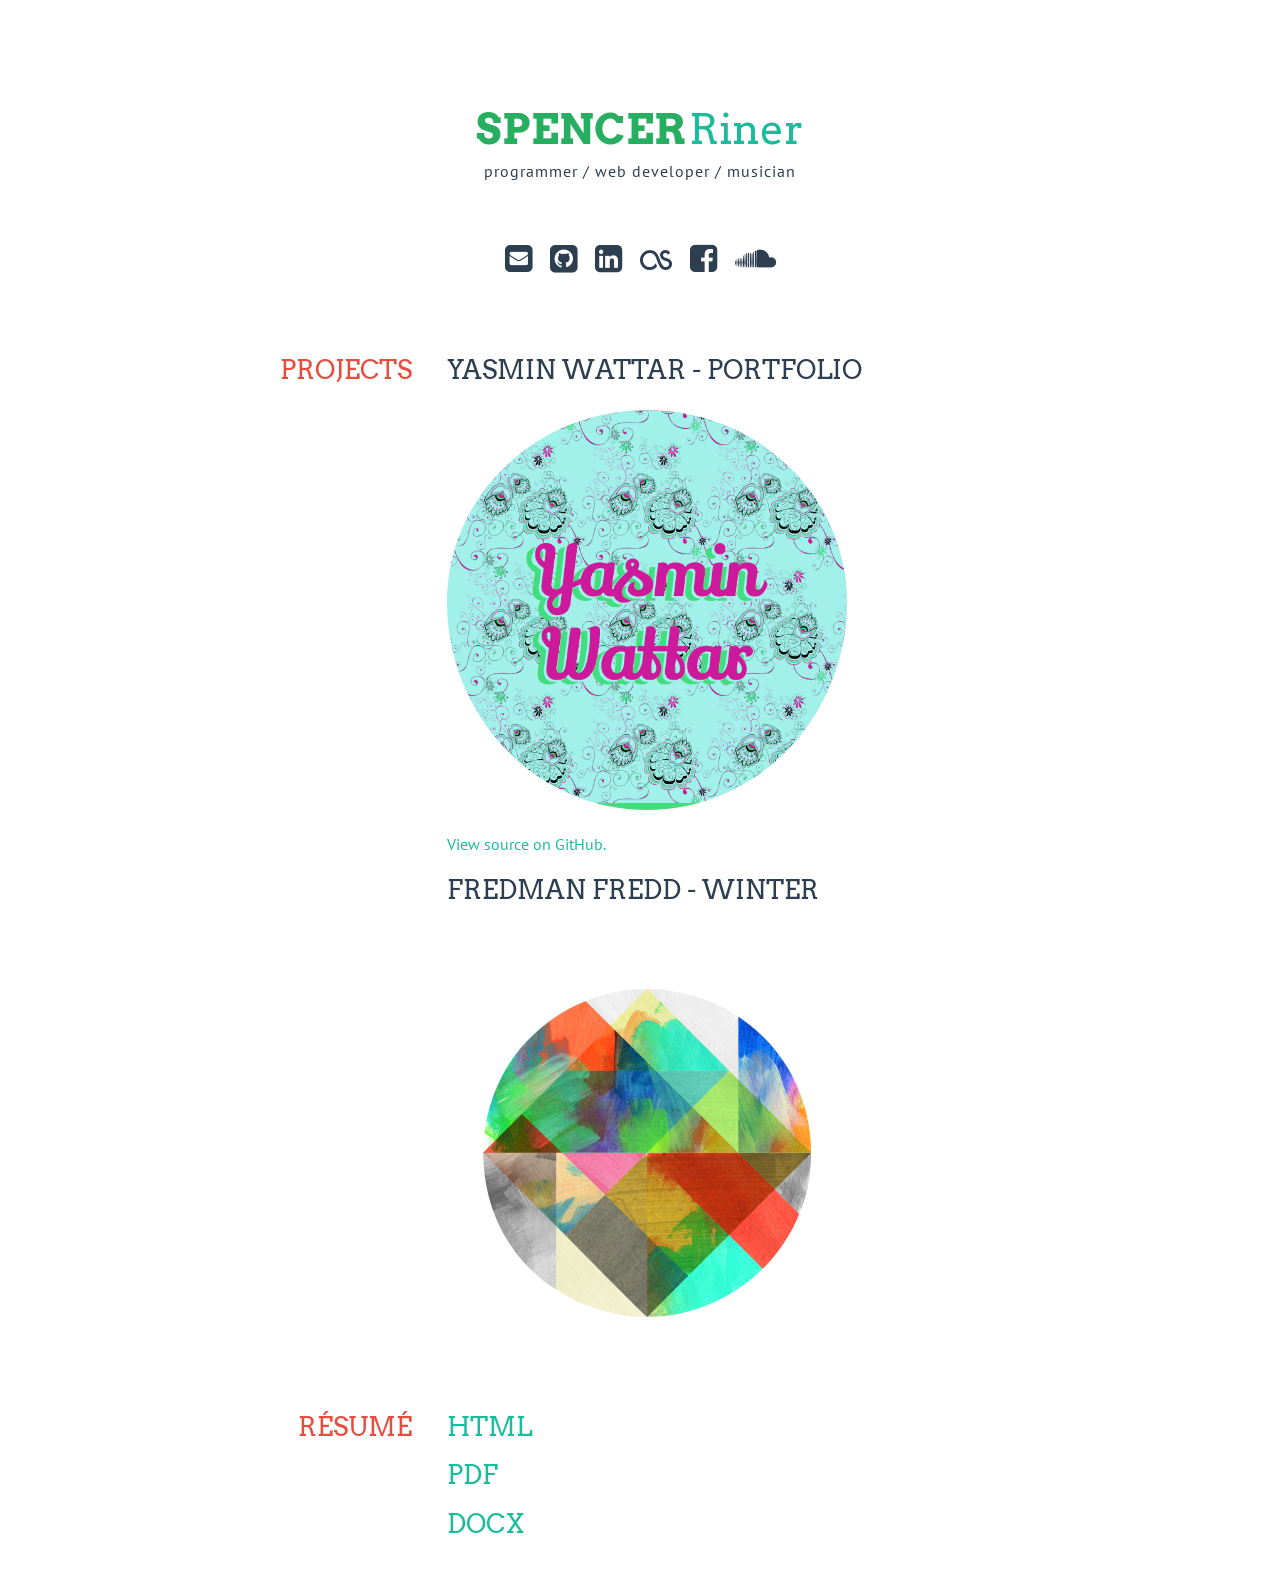
==== index.html @ d67dd954 "new html resume" ====
<html>
	<head>
		<meta http-equiv="content-type" content="text/html; charset=utf-8">
		<meta name="viewport" content="width=device-width, initial-scale=1, maximum-scale=1, user-scalable=no">
		<title>spencer riner</title>
		<!--  Bootstrap CSS -->
		<link rel="stylesheet" href="https://maxcdn.bootstrapcdn.com/bootstrap/3.3.4/css/bootstrap.min.css">

		<!-- Font Awesome -->
		<link rel="stylesheet" href="http://maxcdn.bootstrapcdn.com/font-awesome/4.3.0/css/font-awesome.min.css">
		<!-- Google Font -->
		<link href='http://fonts.googleapis.com/css?family=Arvo:400,700|PT+Sans:400,700' rel='stylesheet' type='text/css'>
		<!-- Style CSS -->
		<link rel="stylesheet" href="css/style_new.css">
		<link rel="stylesheet" href="css/media.css">

	</head>
	<body>
		<div class="container-fluid">
			<div class="row text-center" id="top">
				<div class="col-xs-12">
					<span id="firstname">spencer</span> <span id="lastname">Riner</span><br>
					<span id="sub">programmer / web developer / musician</span>
				</div>
			</div>
			<div class="row icons">
				<div class="col-xs-12 text-center">
					<a href="mailto:spencerriner@gmail.com">
						<i class="fa fa-envelope-square fa-2x"></i>
					</a>
					<a target="_blank" href="https://github.com/spencerriner">
						<i class="fa fa-github-square fa-2x"></i>
					</a>
				
					<a target="_blank" href="http://www.linkedin.com/in/spencerriner">
						<i class="fa fa-linkedin-square fa-2x"></i> 
					</a>
					
					<a target="_blank" href="http://www.last.fm/user/spencerriner">
					<i class="fa fa-lastfm fa-2x"></i>
					</a>
				
					<a target="_blank" href="https://www.facebook.com/spencer.riner">
						<i class="fa fa-facebook-square fa-2x"></i> 
					</a>
					<a target="_blank" href="https://soundcloud.com/fredmanfredd">
						<i class="fa fa-soundcloud fa-2x"></i> 
					</a>
				</div>
			</div>
		
			<div class="row content">
				<div class="col-sm-4">
					<h1 class="title">projects</h1>
				</div>
				<div class="col-sm-8 align para">
					
						<h3>Yasmin Wattar - Portfolio</h3>
						<a href="http://spencerriner.github.io/YasminWattar/" target="_blank">
							<img class="img-responsive img-circle" src="img/YWThumb.png" alt="Yasmin Wattar"
                                 width="400">
						</a>
                        <br>
						<a href="https://github.com/spencerriner/YasminWattar" target="_blank">
                            View source on GitHub.
                        </a>
					
					<br>
					<p class="para">
						<h3>Fredman Fredd - Winter</h3><br>
						<a href="http://fredmanfredd.bandcamp.com" target="_blank">
							<img class="img-responsive img-circle" src="img/FF_square.jpg" alt="" width="400">
						</a>
					</p>
				</div>
			</div>

			<div class="row content">
				<div class="col-sm-4">
					<h1 class="title">Résumé</h1>
				</div>
				<div class="col-sm-8 align">
					<a href="resumehtml.html" target="_blank"><h3>HTML</h3></a>
					<a href="resume/resume_pdf.pdf" target="_blank"><h3>PDF</h3></a>
					<a href="resume/resume_docx.docx" target="_blank"><h3>DOCX</h3></a>
				</div>
			</div>
		</div>
		<!-- JavaScript -->
		<script src="https://maxcdn.bootstrapcdn.com/bootstrap/3.3.4/js/bootstrap.min.js"></script>
	</body>
</html>
---- css/style_new.css ----
body {
  font-family: 'PT Sans', sans-serif;
  color: #2c3e50;
  font-size: 16px;
}
p {
  max-width: 500px;
}
img {
  padding-top: 1em;
}
h1,
h2,
h3,
h4 {
  font-family: 'Arvo', serif;
  text-transform: uppercase;
}
h1 {
  font-size: 1.618em;
  color: #e74c3c;
}
h2 {
  font-size: 1.618em;
}
h3 {
  font-size: 1.618em;
}
a {
  color: #1abc9c;
}
a:hover {
  color: #27ae60;
}
.title {
  text-align: right;
}
.para {
  text-align: left;
}
.align {
  padding-left: 20px;
}
#top {
  padding-top: 100px;
}
#firstname {
  font-family: 'Arvo', serif;
  font-size: 2.618em;
  color: #27ae60;
  letter-spacing: 0px;
  font-weight: bold;
  text-transform: uppercase;
}
#lastname {
  font-family: 'Arvo', serif;
  font-size: 2.618em;
  color: #1abc9c;
}
#sub {
  letter-spacing: 1px;
}
.icons {
  padding-top: 60px;
  padding-bottom: 60px;
}
.icons a:hover {
  text-decoration: none;
  color: #e74c3c;
}
.content {
  padding-bottom: 30px;
}
.fa {
  padding-right: 7px;
  padding-left: 7px;
  color: #2c3e50;
}
i {
  color: #7f8c8d;
}
i:hover {
  color: #27ae60;
}
---- css/media.css ----
@media (max-width: @screen-xs) {
    span {font-size: 10px;}
}

@media (max-width: @screen-sm) {
    span{font-size: 14px;}
}

@media (max-width: @screen-xs) {
    span{font-size: 10px;}
}

@media (max-width: @screen-sm) {
    span{font-size: 14px;}
}
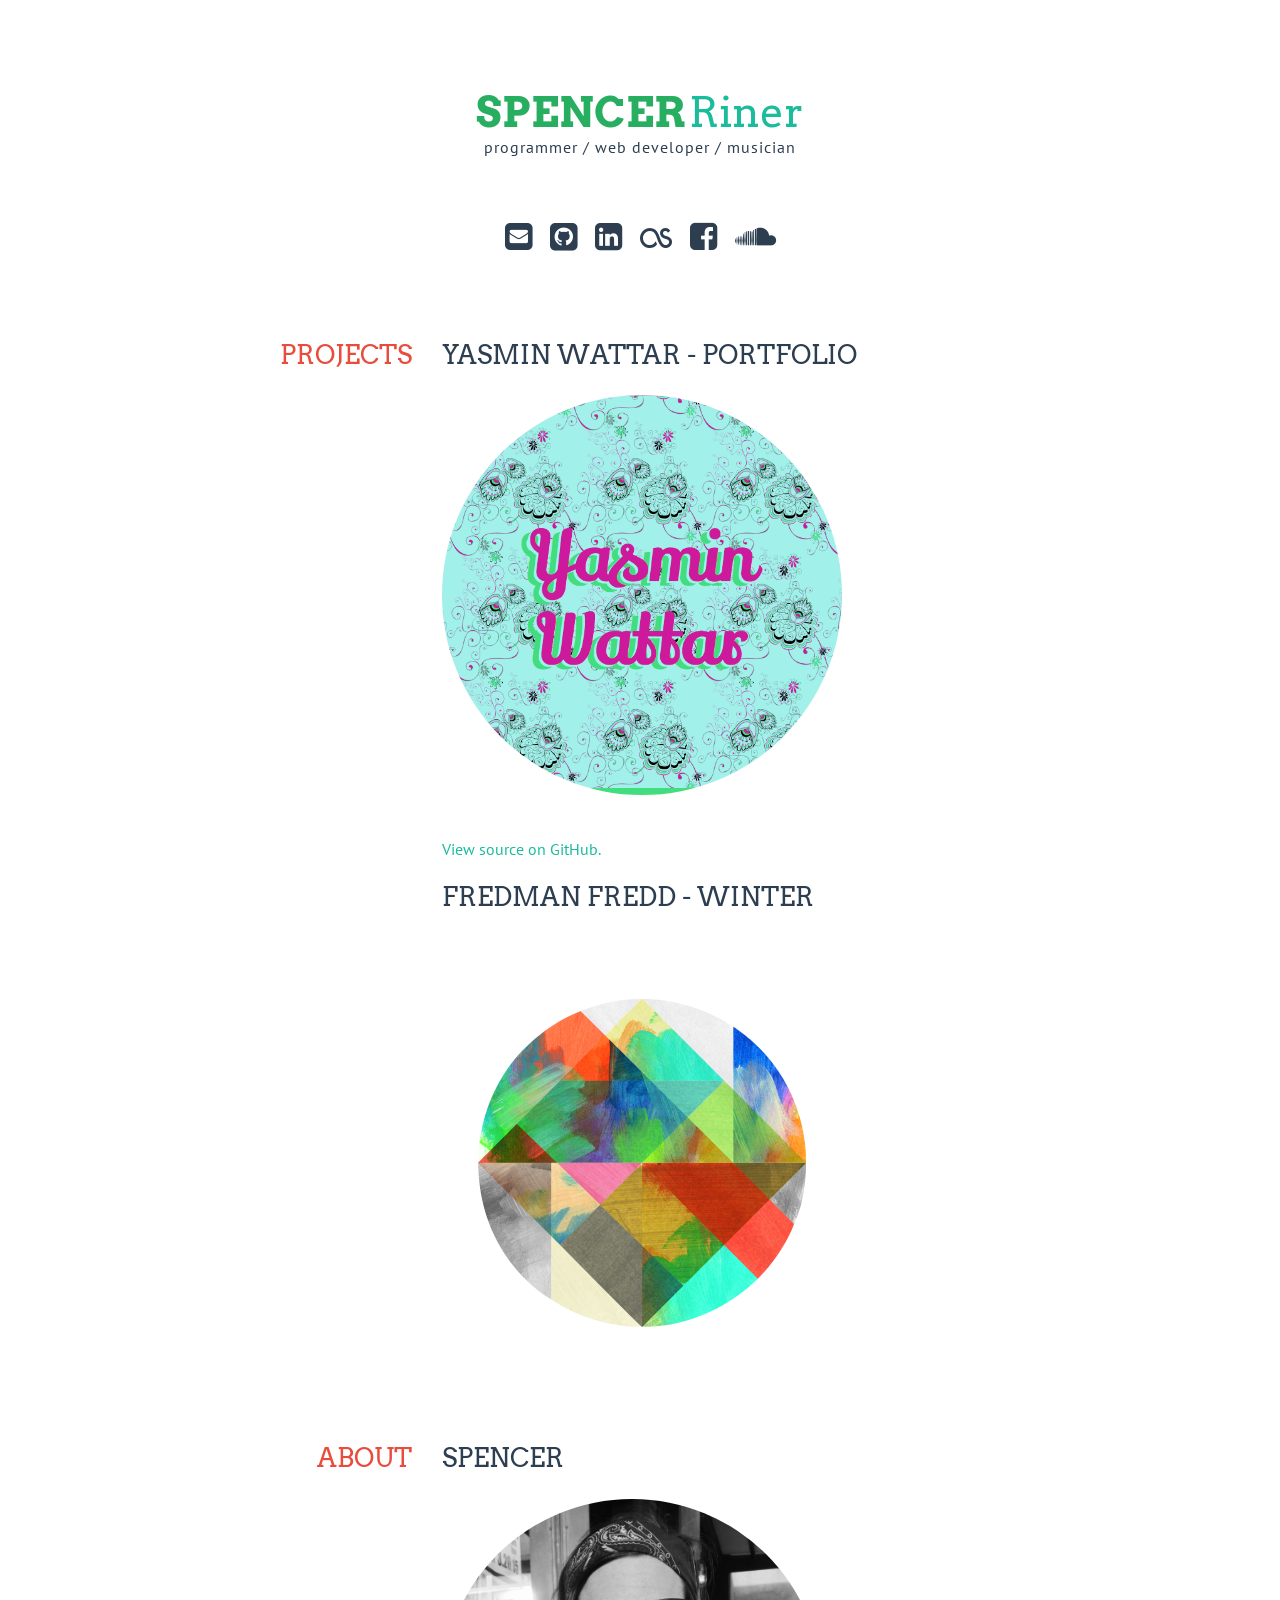
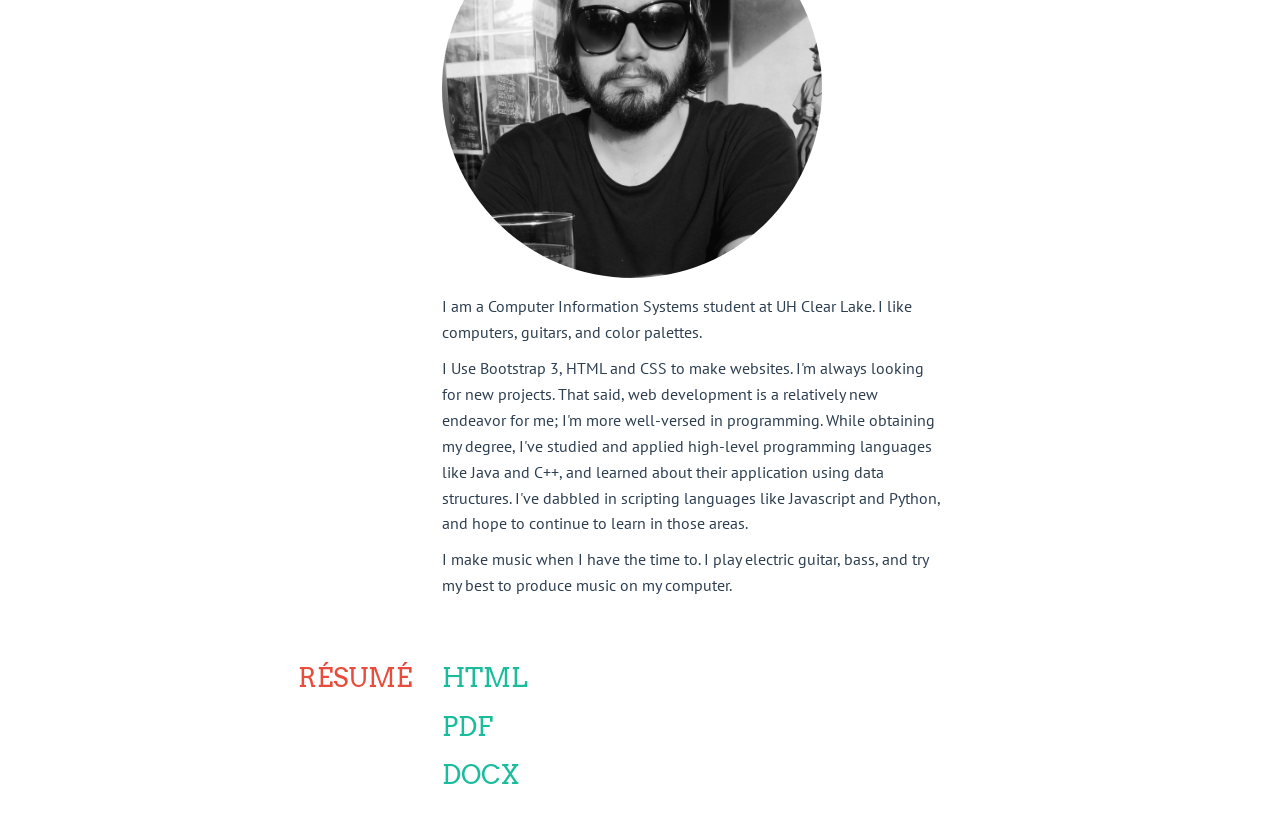
==== commit ac1cd503: "added prof pic, cleaned up css" ====
--- a/index.html
+++ b/index.html
@@ -2,7 +2,7 @@
 	<head>
 		<meta http-equiv="content-type" content="text/html; charset=utf-8">
 		<meta name="viewport" content="width=device-width, initial-scale=1, maximum-scale=1, user-scalable=no">
-		<title>spencer riner</title>
+		<title>spencer riner / programmer / web developer / musician</title>
 		<!--  Bootstrap CSS -->
 		<link rel="stylesheet" href="https://maxcdn.bootstrapcdn.com/bootstrap/3.3.4/css/bootstrap.min.css">
 
@@ -48,38 +48,68 @@
 					</a>
 				</div>
 			</div>
+
+			<div class="row divider"></div>
 		
 			<div class="row content">
 				<div class="col-sm-4">
-					<h1 class="title">projects</h1>
+					<h1 class="right">projects</h1>
 				</div>
-				<div class="col-sm-8 align para">
+				<div class="col-sm-8">
+
 					
 						<h3>Yasmin Wattar - Portfolio</h3>
 						<a href="http://spencerriner.github.io/YasminWattar/" target="_blank">
 							<img class="img-responsive img-circle" src="img/YWThumb.png" alt="Yasmin Wattar"
-                                 width="400">
+                                 width="400" id="yw">
 						</a>
                         <br>
 						<a href="https://github.com/spencerriner/YasminWattar" target="_blank">
                             View source on GitHub.
                         </a>
 					
-					<br>
-					<p class="para">
-						<h3>Fredman Fredd - Winter</h3><br>
-						<a href="http://fredmanfredd.bandcamp.com" target="_blank">
+						<br>
+						<p class="para">
+							<h3>Fredman Fredd - Winter</h3><br>
+							<a href="http://fredmanfredd.bandcamp.com" target="_blank">
 							<img class="img-responsive img-circle" src="img/FF_square.jpg" alt="" width="400">
-						</a>
-					</p>
+							</a>
+						</p>
+
 				</div>
 			</div>
+			
+			<div class="row divider"></div>
+
 
 			<div class="row content">
 				<div class="col-sm-4">
-					<h1 class="title">Résumé</h1>
+					<h1 class="right">About</h1>
 				</div>
-				<div class="col-sm-8 align">
+				<div class="col-sm-8">
+					<h3>Spencer</h3>
+					<img src="img/profpic.jpg" alt="" class="img-responsive img-circle" width="380">
+					<p>
+						I am a Computer Information Systems student at UH Clear Lake. I like computers, guitars, and color palettes. 
+					</p>
+					<p>
+						I Use Bootstrap 3, HTML and CSS to make websites. I'm always looking for new projects. That said, web development is a relatively new endeavor for me; I'm more well-versed in programming. While obtaining my degree, I've studied and applied high-level programming languages like Java and C++, and learned about their application using data structures. I've dabbled in scripting languages like Javascript and Python, and hope to continue to learn in those areas. 
+					</p>
+					<p>
+						I make music when I have the time to. I play electric guitar, bass, and try my best to produce music on my computer. 
+					</p>
+				</div>
+
+			</div>
+			
+			<div class="row divider"></div>
+
+
+			<div class="row content">
+				<div class="col-sm-4">
+					<h1 class="right">Résumé</h1>
+				</div>
+				<div class="col-sm-8">
 					<a href="resumehtml.html" target="_blank"><h3>HTML</h3></a>
 					<a href="resume/resume_pdf.pdf" target="_blank"><h3>PDF</h3></a>
 					<a href="resume/resume_docx.docx" target="_blank"><h3>DOCX</h3></a>
--- a/css/style_new.css
+++ b/css/style_new.css
@@ -2,12 +2,14 @@
   font-family: 'PT Sans', sans-serif;
   color: #2c3e50;
   font-size: 16px;
+  line-height: 1.618em;
 }
 p {
   max-width: 500px;
 }
 img {
   padding-top: 1em;
+  padding-bottom: 1em;
 }
 h1,
 h2,
@@ -15,16 +17,14 @@
 h4 {
   font-family: 'Arvo', serif;
   text-transform: uppercase;
+  font-size: 1.618em;
 }
 h1 {
-  font-size: 1.618em;
   color: #e74c3c;
 }
-h2 {
-  font-size: 1.618em;
-}
-h3 {
-  font-size: 1.618em;
+.divider {
+  height: 5px;
+  background-color: #fff;
 }
 a {
   color: #1abc9c;
@@ -32,7 +32,7 @@
 a:hover {
   color: #27ae60;
 }
-.title {
+.right {
   text-align: right;
 }
 .para {
@@ -68,6 +68,9 @@
   text-decoration: none;
   color: #e74c3c;
 }
+.icons a:visited {
+  text-decoration: none;
+}
 .content {
   padding-bottom: 30px;
 }
@@ -76,9 +79,6 @@
   padding-left: 7px;
   color: #2c3e50;
 }
-i {
-  color: #7f8c8d;
-}
 i:hover {
   color: #27ae60;
 }
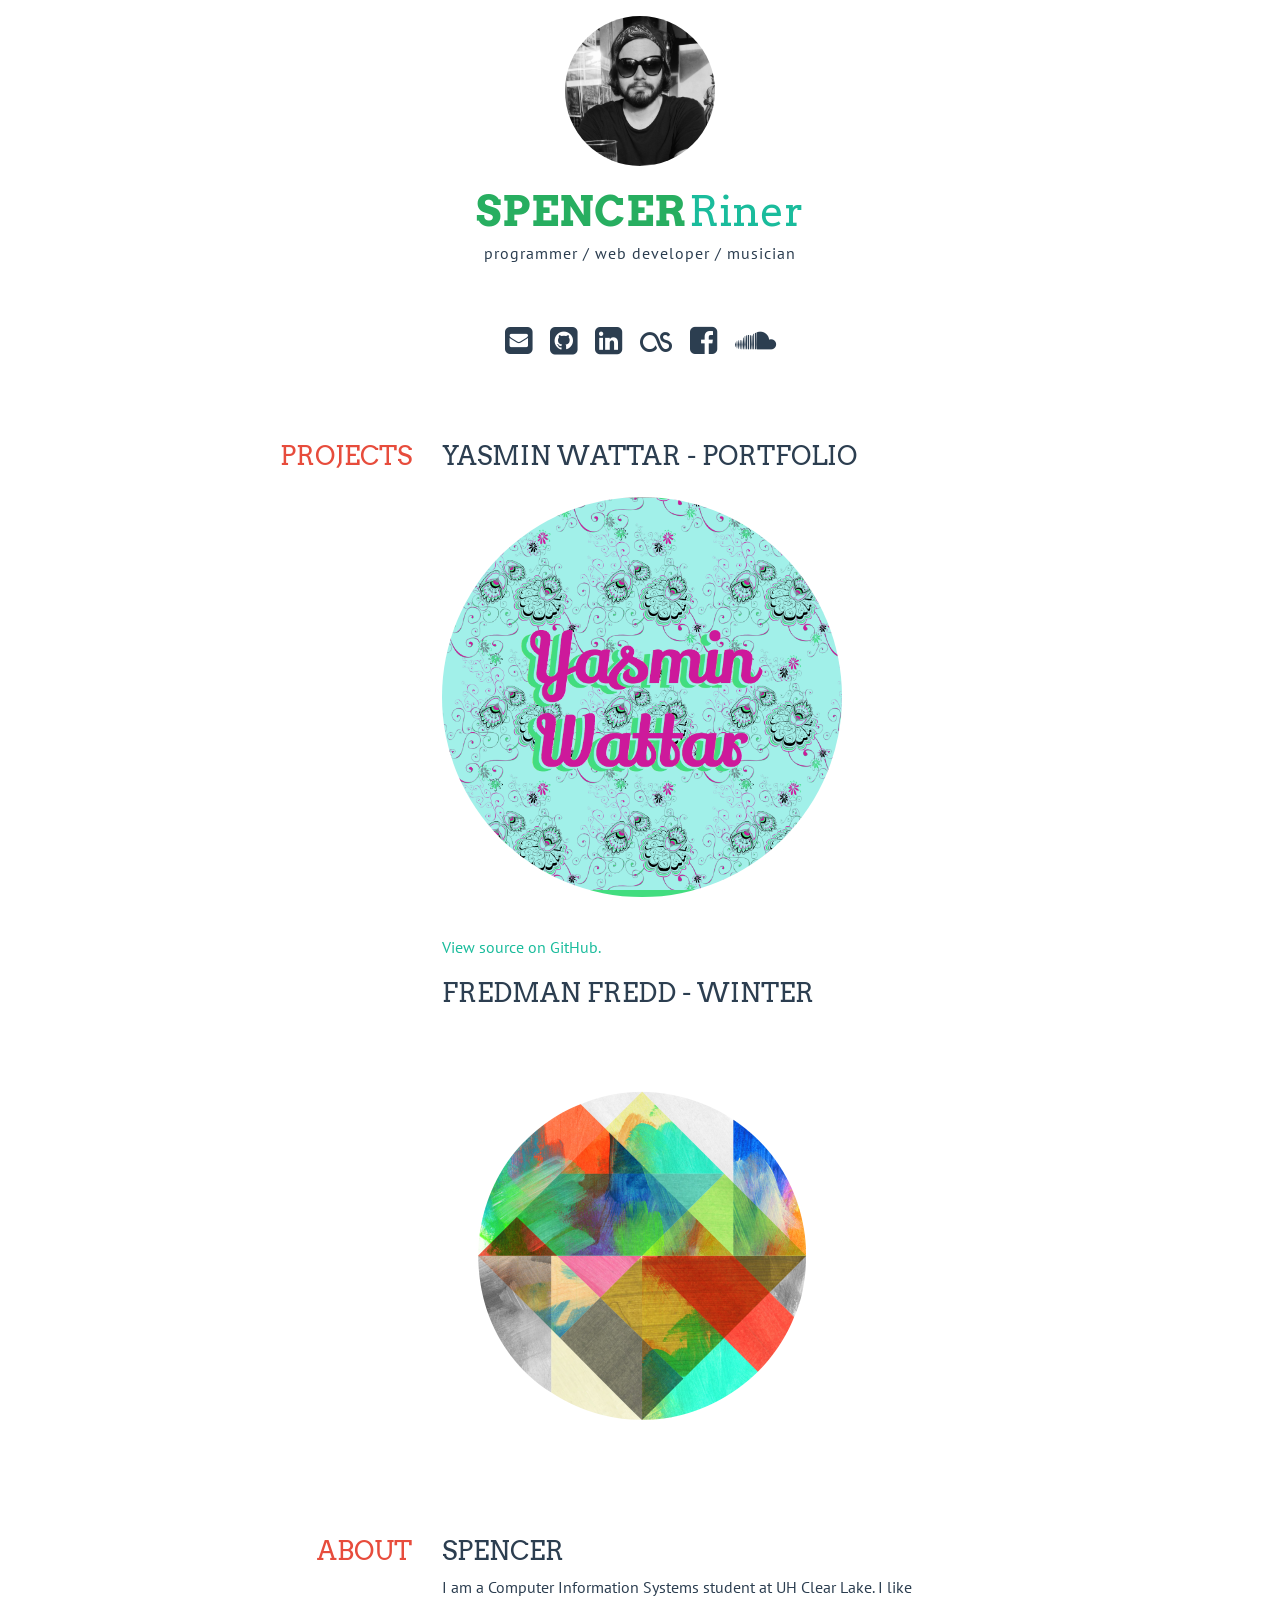
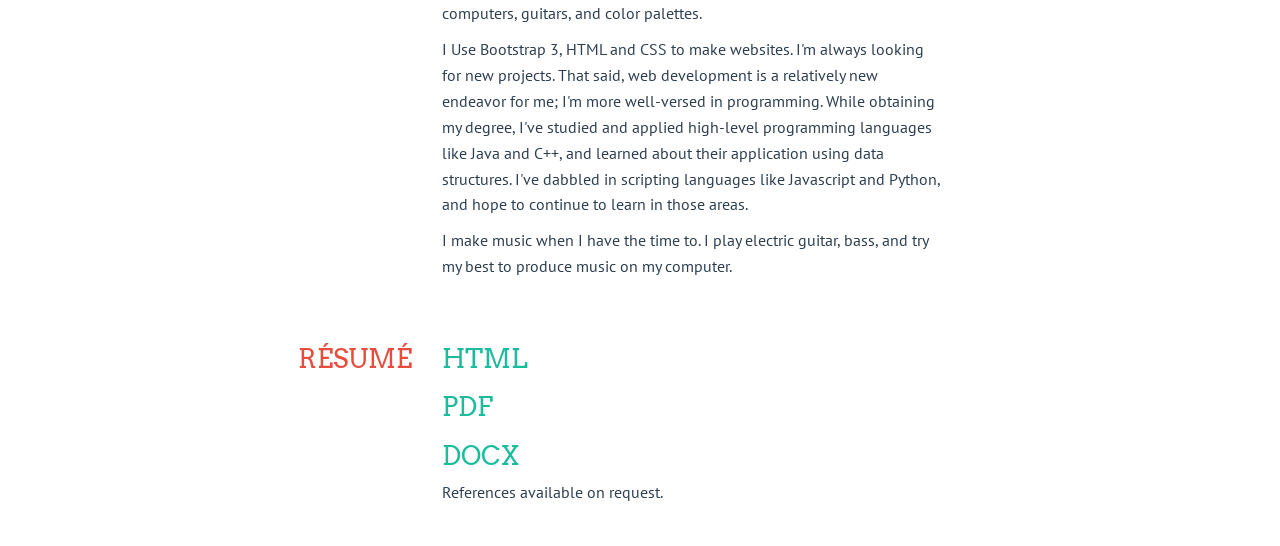
==== commit a390f066: "profile pic change" ====
--- a/index.html
+++ b/index.html
@@ -17,7 +17,10 @@
 	</head>
 	<body>
 		<div class="container-fluid">
-			<div class="row text-center" id="top">
+			<div class="row text-center pic" id="pic">
+				<img src="img/profpic.jpg" alt="" class="img-responsive img-circle text-center" width="150">
+			</div>
+			<div class="row text-center">
 				<div class="col-xs-12">
 					<span id="firstname">spencer</span> <span id="lastname">Riner</span><br>
 					<span id="sub">programmer / web developer / musician</span>
@@ -88,7 +91,6 @@
 				</div>
 				<div class="col-sm-8">
 					<h3>Spencer</h3>
-					<img src="img/profpic.jpg" alt="" class="img-responsive img-circle" width="380">
 					<p>
 						I am a Computer Information Systems student at UH Clear Lake. I like computers, guitars, and color palettes. 
 					</p>
@@ -113,6 +115,7 @@
 					<a href="resumehtml.html" target="_blank"><h3>HTML</h3></a>
 					<a href="resume/resume_pdf.pdf" target="_blank"><h3>PDF</h3></a>
 					<a href="resume/resume_docx.docx" target="_blank"><h3>DOCX</h3></a>
+					<p>References available on request.</p>
 				</div>
 			</div>
 		</div>
--- a/css/style_new.css
+++ b/css/style_new.css
@@ -2,10 +2,10 @@
   font-family: 'PT Sans', sans-serif;
   color: #2c3e50;
   font-size: 16px;
-  line-height: 1.618em;
 }
 p {
   max-width: 500px;
+  line-height: 1.618em;
 }
 img {
   padding-top: 1em;
@@ -32,6 +32,11 @@
 a:hover {
   color: #27ae60;
 }
+#pic {
+  width: 150px;
+  margin-left: auto;
+  margin-right: auto;
+}
 .right {
   text-align: right;
 }
@@ -40,9 +45,6 @@
 }
 .align {
   padding-left: 20px;
-}
-#top {
-  padding-top: 100px;
 }
 #firstname {
   font-family: 'Arvo', serif;
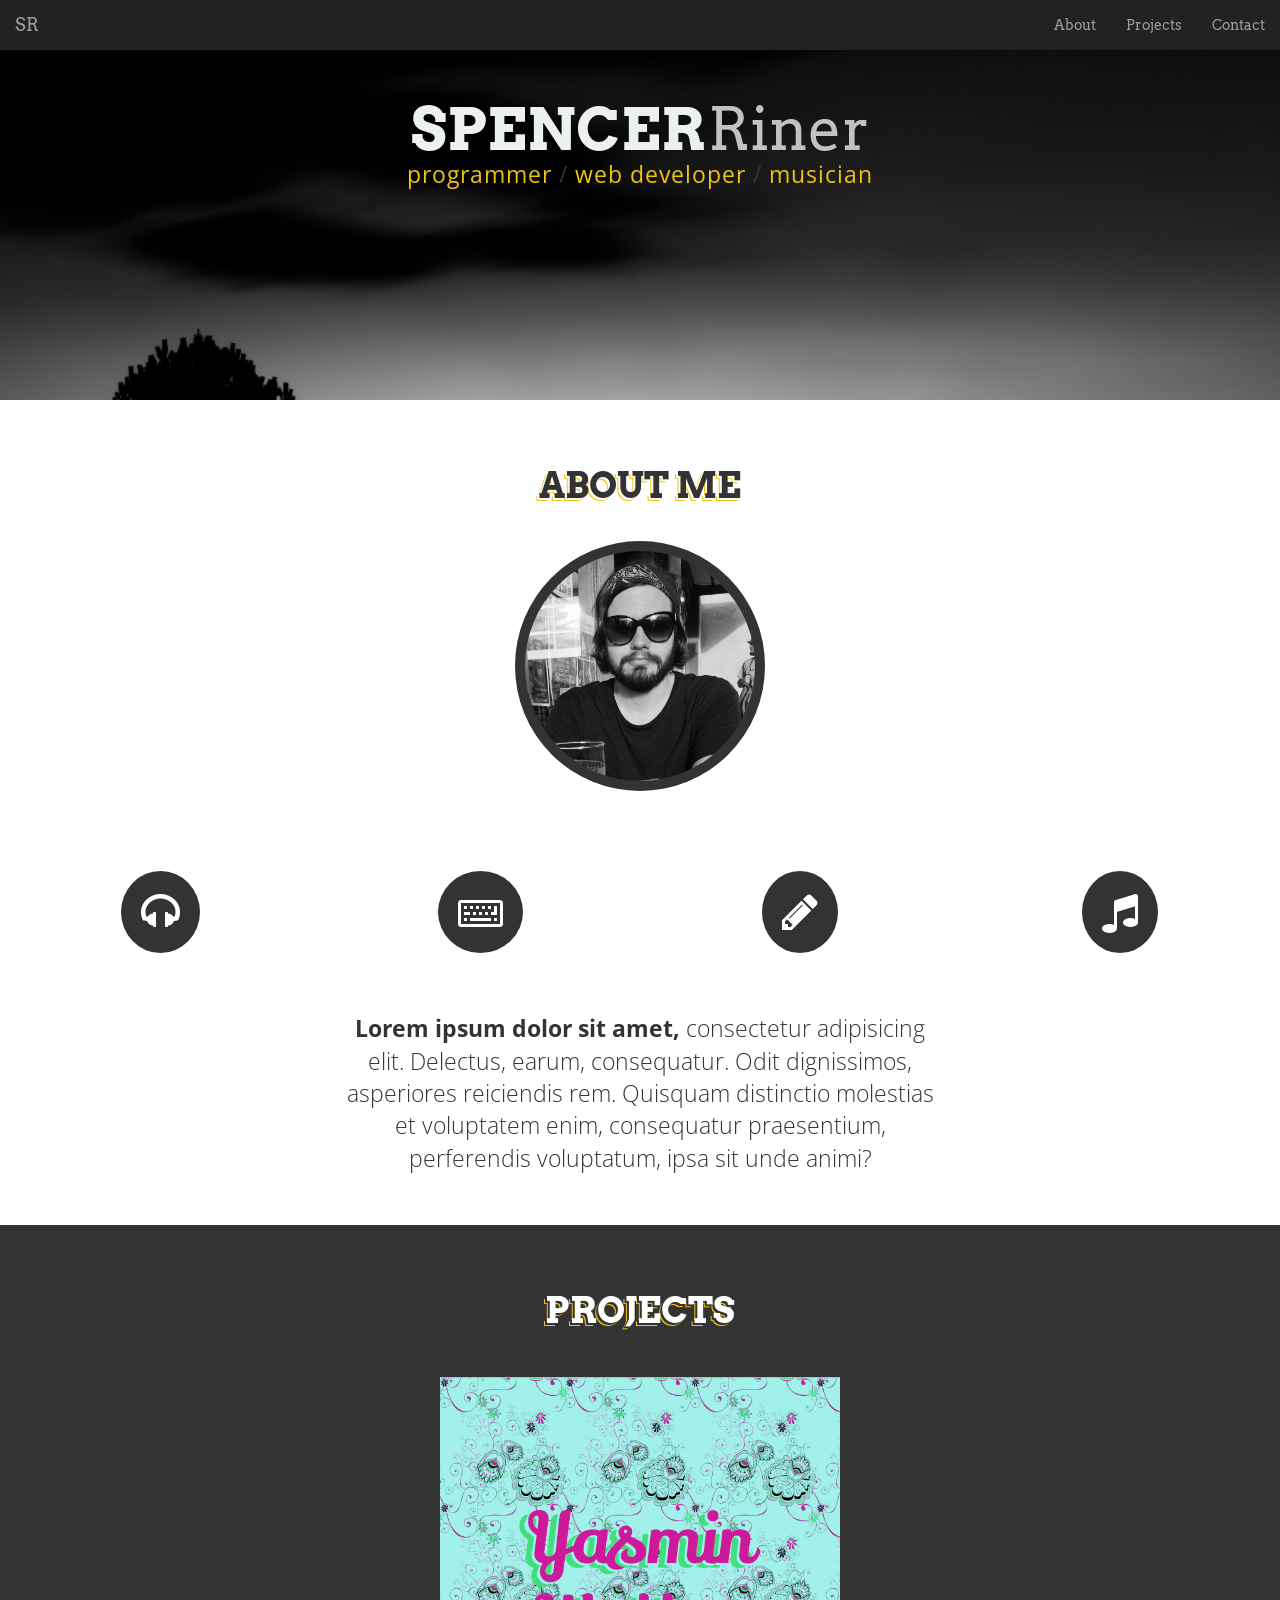
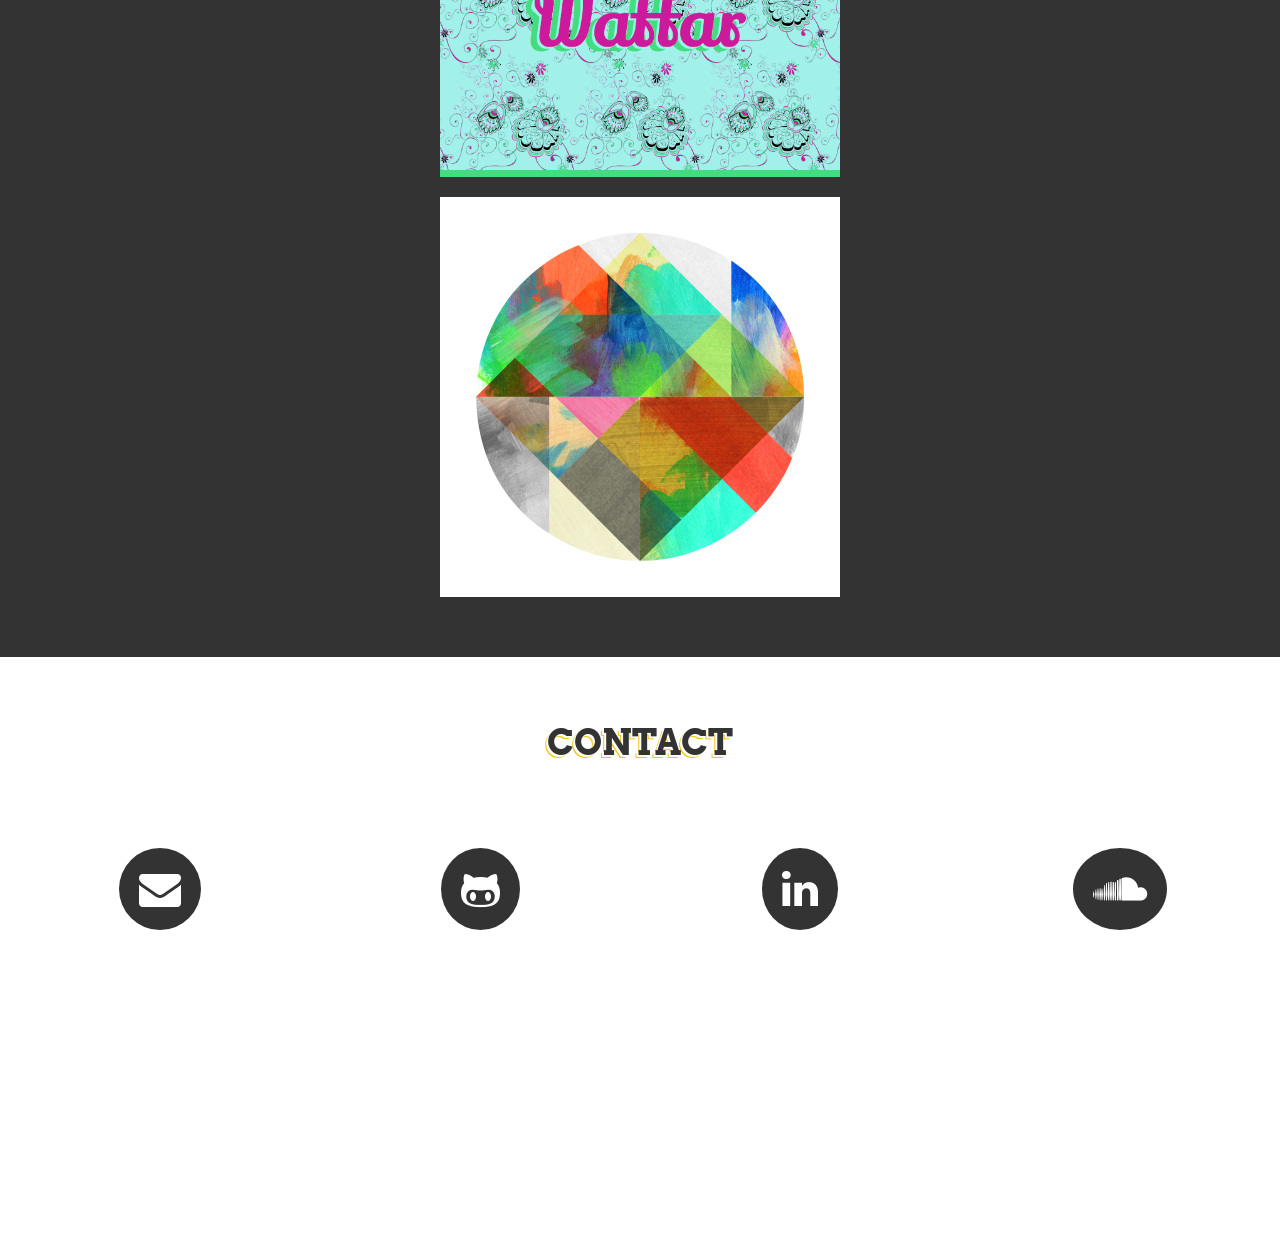
==== commit e2ac2002: "hide blog not quite ready" ====
--- a/index.html
+++ b/index.html
@@ -1,125 +1,141 @@
-<html>
-	<head>
+
+<!DOCTYPE html>
+<html lang="en">
+<head>
 		<meta http-equiv="content-type" content="text/html; charset=utf-8">
 		<meta name="viewport" content="width=device-width, initial-scale=1, maximum-scale=1, user-scalable=no">
 		<title>spencer riner / programmer / web developer / musician</title>
 		<!--  Bootstrap CSS -->
 		<link rel="stylesheet" href="https://maxcdn.bootstrapcdn.com/bootstrap/3.3.4/css/bootstrap.min.css">
-
 		<!-- Font Awesome -->
 		<link rel="stylesheet" href="http://maxcdn.bootstrapcdn.com/font-awesome/4.3.0/css/font-awesome.min.css">
 		<!-- Google Font -->
-		<link href='http://fonts.googleapis.com/css?family=Arvo:400,700|PT+Sans:400,700' rel='stylesheet' type='text/css'>
+		<link href='http://fonts.googleapis.com/css?family=Arvo:400,700' rel='stylesheet' type='text/css'>
+		<link href='http://fonts.googleapis.com/css?family=Open+Sans:400,300,700' rel='stylesheet' type='text/css'>
 		<!-- Style CSS -->
-		<link rel="stylesheet" href="css/style_new.css">
-		<link rel="stylesheet" href="css/media.css">
+		<link rel="stylesheet" href="css/style2.css">
+		<link rel="stylesheet" href="css/override.css">
+</head>
 
-	</head>
-	<body>
-		<div class="container-fluid">
-			<div class="row text-center pic" id="pic">
-				<img src="img/profpic.jpg" alt="" class="img-responsive img-circle text-center" width="150">
+<body>
+	<nav class="navbar navbar-inverse navbar-fixed-top">
+  		<div class="container-fluid">
+    		<!-- Brand and toggle get grouped for better mobile display -->
+    		<div class="navbar-header">
+      			<button type="button" class="navbar-toggle collapsed" data-toggle="collapse" data-target="#bs-example-navbar-collapse-1">
+        			<span class="sr-only">Toggle navigation</span>
+        			<span class="icon-bar"></span>
+        			<span class="icon-bar"></span>
+        			<span class="icon-bar"></span>
+      			</button>
+      			<a class="navbar-brand" href="#">SR</a>
+    		</div>
+
+   			<!-- Collect the nav links, forms, and other content for toggling -->
+    		<div class="collapse navbar-collapse" id="bs-example-navbar-collapse-1">
+    			<ul class="nav navbar-nav navbar-right">
+        			<!-- <li><a href="http://spencerriner.github.io/blog" target="_blank" id="blog-btn">Blog</a></li> -->
+        			<li><a href="#nav-about">About</a></li>
+        			<li><a href="#nav-projects">Projects</a></li>
+        			<li><a href="#nav-contact">Contact</a></li>
+        
+    			</ul>
+	    	</div><!-- /.navbar-collapse -->
+	    </div><!-- /.container-fluid -->
+	</nav>
+
+
+	<div class="container-fluid">
+		<div class="row">
+			<div class="col-sm-12 text-center" id="hero-row">
+
+				<span class="title-text" id="title-first">Spencer</span> 
+				<span class="title-text" id="title-last">Riner</span>
+				<br>
+				<span id="subtitle">
+					<span class="subtitle-attr">programmer</span> / 
+					<span class="subtitle-attr">web developer</span> / 
+					<span class="subtitle-attr">musician</span>
+				</span>
+				
 			</div>
-			<div class="row text-center">
-				<div class="col-xs-12">
-					<span id="firstname">spencer</span> <span id="lastname">Riner</span><br>
-					<span id="sub">programmer / web developer / musician</span>
-				</div>
+		</div>
+
+		<div class="row text-center">
+			<div class="col-sm-12" id="nav-about">
+				<span id="about-title">About Me</span>
+				<img src="img/profpic.jpg" alt="" class="img-responsive img-circle text-center" id="prof-pic">
 			</div>
-			<div class="row icons">
-				<div class="col-xs-12 text-center">
-					<a href="mailto:spencerriner@gmail.com">
-						<i class="fa fa-envelope-square fa-2x"></i>
-					</a>
-					<a target="_blank" href="https://github.com/spencerriner">
-						<i class="fa fa-github-square fa-2x"></i>
-					</a>
-				
-					<a target="_blank" href="http://www.linkedin.com/in/spencerriner">
-						<i class="fa fa-linkedin-square fa-2x"></i> 
-					</a>
-					
-					<a target="_blank" href="http://www.last.fm/user/spencerriner">
-					<i class="fa fa-lastfm fa-2x"></i>
-					</a>
-				
-					<a target="_blank" href="https://www.facebook.com/spencer.riner">
-						<i class="fa fa-facebook-square fa-2x"></i> 
-					</a>
-					<a target="_blank" href="https://soundcloud.com/fredmanfredd">
-						<i class="fa fa-soundcloud fa-2x"></i> 
-					</a>
-				</div>
+		</div>
+
+		<div class="row text-center" id="icons">
+			<div class="col-xs-6 col-sm-3 icon-row"><i class="fa fa-headphones fa-3x" id="headphones-icon"></i></div>
+			<div class="col-xs-6 col-sm-3 icon-row"><i class="fa fa-keyboard-o fa-3x"></i></div>
+			<div class="col-xs-6 col-sm-3 icon-row"><i class="fa fa-pencil fa-3x"></i></div>
+			<div class="col-xs-6 col-sm-3 icon-row"><i class="fa fa-music fa-3x"></i></div>
+		</div>
+
+		<div class="row">
+			<div class="col-sm-12 text-center" id="about-text">
+				<p>
+					<strong>Lorem ipsum dolor sit amet,</strong> consectetur adipisicing elit. Delectus, earum, consequatur. Odit dignissimos, asperiores reiciendis rem. Quisquam distinctio molestias et voluptatem enim, consequatur praesentium, perferendis voluptatum, ipsa sit unde animi?
+				</p>
+			</div>
+		</div>
+
+		<div class="row" id="nav-projects">
+			<div class="col-sm-12 text-center" id="projects">
+				<span id="project-title">Projects</span>
+				<br>
+				<br>
+				<br>
+				<a href="http://spencerriner.github.io/YasminWattar/" target="_blank">
+					<img class="img-responsive" src="img/YWThumb.png" alt="Yasmin Wattar"
+                                 width="400" id="yw">
+				</a>
+				<br>
+				<a href="http://fredmanfredd.bandcamp.com" target="_blank">
+					<img class="img-responsive" src="img/FF_square.jpg" alt="" width="400">
+				</a>
 			</div>
 
-			<div class="row divider"></div>
+		</div>
 		
-			<div class="row content">
-				<div class="col-sm-4">
-					<h1 class="right">projects</h1>
+		<div class="row" id="nav-contact">
+			<div class="col-sm-12 text-center" id="contact-col">
+				<span id="contact-title">Contact</span>
+			</div>
+		</div>
+
+		<div class="row text-center" id="contact-icon">
+			<div class="col-xs-6 col-sm-3 icon-row">
+				<a href="mailto:spencerriner@gmail.com">
+					<i class="fa fa-envelope fa-3x"></i>
+				</a>
 				</div>
-				<div class="col-sm-8">
-
-					
-						<h3>Yasmin Wattar - Portfolio</h3>
-						<a href="http://spencerriner.github.io/YasminWattar/" target="_blank">
-							<img class="img-responsive img-circle" src="img/YWThumb.png" alt="Yasmin Wattar"
-                                 width="400" id="yw">
-						</a>
-                        <br>
-						<a href="https://github.com/spencerriner/YasminWattar" target="_blank">
-                            View source on GitHub.
-                        </a>
-					
-						<br>
-						<p class="para">
-							<h3>Fredman Fredd - Winter</h3><br>
-							<a href="http://fredmanfredd.bandcamp.com" target="_blank">
-							<img class="img-responsive img-circle" src="img/FF_square.jpg" alt="" width="400">
-							</a>
-						</p>
-
-				</div>
+			<div class="col-xs-6 col-sm-3 icon-row">
+				<a target="_blank" href="https://github.com/spencerriner">
+					<i class="fa fa-github-alt fa-3x"></i>
+				</a>
+			</div>
+			<div class="col-xs-6 col-sm-3 icon-row">
+				<a target="_blank" href="http://www.linkedin.com/in/spencerriner">
+					<i class="fa fa-linkedin fa-3x"></i>
+				</a>
 			</div>
 			
-			<div class="row divider"></div>
-
-
-			<div class="row content">
-				<div class="col-sm-4">
-					<h1 class="right">About</h1>
-				</div>
-				<div class="col-sm-8">
-					<h3>Spencer</h3>
-					<p>
-						I am a Computer Information Systems student at UH Clear Lake. I like computers, guitars, and color palettes. 
-					</p>
-					<p>
-						I Use Bootstrap 3, HTML and CSS to make websites. I'm always looking for new projects. That said, web development is a relatively new endeavor for me; I'm more well-versed in programming. While obtaining my degree, I've studied and applied high-level programming languages like Java and C++, and learned about their application using data structures. I've dabbled in scripting languages like Javascript and Python, and hope to continue to learn in those areas. 
-					</p>
-					<p>
-						I make music when I have the time to. I play electric guitar, bass, and try my best to produce music on my computer. 
-					</p>
-				</div>
-
-			</div>
-			
-			<div class="row divider"></div>
-
-
-			<div class="row content">
-				<div class="col-sm-4">
-					<h1 class="right">Résumé</h1>
-				</div>
-				<div class="col-sm-8">
-					<a href="resumehtml.html" target="_blank"><h3>HTML</h3></a>
-					<a href="resume/resume_pdf.pdf" target="_blank"><h3>PDF</h3></a>
-					<a href="resume/resume_docx.docx" target="_blank"><h3>DOCX</h3></a>
-					<p>References available on request.</p>
-				</div>
+			<div class="col-xs-6 col-sm-3 icon-row">
+				<a target="_blank" href="https://soundcloud.com/fredmanfredd">
+					<i class="fa fa-soundcloud fa-3x"></i>
+				</a>
 			</div>
 		</div>
-		<!-- JavaScript -->
-		<script src="https://maxcdn.bootstrapcdn.com/bootstrap/3.3.4/js/bootstrap.min.js"></script>
-	</body>
+
+	</div>
+	<!-- jQuery -->
+	<script src="https://ajax.googleapis.com/ajax/libs/jquery/2.1.3/jquery.min.js"></script> 
+	<!-- JavaScript -->
+	<script src="https://maxcdn.bootstrapcdn.com/bootstrap/3.3.4/js/bootstrap.min.js"></script>
+	<script src="script/script.js"></script>
+</body>
 </html>
--- a/css/style2.css
+++ b/css/style2.css
@@ -0,0 +1,108 @@
+body {
+  padding-top: 50px;
+  font-family: Arvo;
+}
+#hero-row {
+  background: url(../img/39H.jpg) no-repeat center center;
+  -webkit-background-size: cover;
+  -moz-background-size: cover;
+  -o-background-size: cover;
+  background-size: cover;
+  height: 350px;
+  padding-top: 50px;
+}
+#hero-row .title-text {
+  font-size: 4.236em;
+  letter-spacing: 0px;
+  line-height: 1;
+}
+#hero-row #title-first {
+  font-weight: bold;
+  text-transform: uppercase;
+  color: #ecf0f1;
+}
+#hero-row #title-last {
+  color: #bdc3c7;
+}
+#hero-row #subtitle {
+  font-family: 'Open Sans';
+  letter-spacing: 1px;
+  font-size: 1.618em;
+  padding-top: 10px;
+}
+#hero-row .subtitle-attr {
+  color: #f1c40f;
+}
+#nav-about {
+  padding: 60px 0;
+}
+#nav-about #prof-pic {
+  width: 250px;
+  margin-left: auto;
+  margin-right: auto;
+  background-color: #333333;
+  padding: 10px;
+  margin-top: 30px;
+}
+#nav-about #about-title {
+  font-size: 36px;
+  padding: 20px 0;
+  text-transform: uppercase;
+  letter-spacing: 0px;
+  text-shadow: -2px 2px 0 #ffffff, -3px 3px 0 #f1c40f;
+  font-weight: bold;
+}
+#about-text p {
+  font-family: 'Open Sans';
+  font-weight: 300;
+  color: #333333;
+  max-width: 600px;
+  margin-right: auto;
+  margin-left: auto;
+  padding: 40px 0;
+  font-size: 1.618em;
+}
+#projects {
+  background-color: #333333;
+  color: #fff;
+  padding: 60px 0;
+}
+#projects img {
+  margin-right: auto;
+  margin-left: auto;
+}
+#projects #project-title {
+  font-size: 36px;
+  font-weight: bold;
+  padding: 20px 0;
+  text-transform: uppercase;
+  letter-spacing: 0px;
+  text-shadow: -2px 2px 0 #333333, -3px 3px 0 #f1c40f;
+}
+#nav-contact {
+  padding: 60px 0;
+}
+#nav-contact #contact-title {
+  font-size: 36px;
+  font-weight: bold;
+  padding: 20px 0;
+  text-transform: uppercase;
+  letter-spacing: 0px;
+  text-shadow: -2px 2px 0 #ffffff, -3px 3px 0 #f1c40f;
+}
+#contact-icon {
+  padding-bottom: 300px;
+}
+.icon-row {
+  padding-top: 20px;
+  padding-bottom: 20px;
+}
+.fa {
+  background-color: #333333;
+  color: #fff;
+  border-radius: 50%;
+  padding: 20px;
+}
+.fa:hover {
+  color: #f1c40f;
+}
--- a/css/override.css
+++ b/css/override.css
@@ -0,0 +1,59 @@
+.navbar-default {
+  background-color: #000000;
+  border-color: #2c3e50;
+}
+.navbar-default .navbar-brand {
+  color: #bdc3c7;
+}
+.navbar-default .navbar-brand:hover, .navbar-default .navbar-brand:focus {
+  color: #ecf0f1;
+}
+.navbar-default .navbar-text {
+  color: #bdc3c7;
+}
+.navbar-default .navbar-nav > li > a {
+  color: #bdc3c7;
+}
+.navbar-default .navbar-nav > li > a:hover, .navbar-default .navbar-nav > li > a:focus {
+  color: #ecf0f1;
+}
+.navbar-default .navbar-nav > .active > a, .navbar-default .navbar-nav > .active > a:hover, .navbar-default .navbar-nav > .active > a:focus {
+  color: #ecf0f1;
+  background-color: #2c3e50;
+}
+.navbar-default .navbar-nav > .open > a, .navbar-default .navbar-nav > .open > a:hover, .navbar-default .navbar-nav > .open > a:focus {
+  color: #ecf0f1;
+  background-color: #2c3e50;
+}
+.navbar-default .navbar-toggle {
+  border-color: #2c3e50;
+}
+.navbar-default .navbar-toggle:hover, .navbar-default .navbar-toggle:focus {
+  background-color: #2c3e50;
+}
+.navbar-default .navbar-toggle .icon-bar {
+  background-color: #bdc3c7;
+}
+.navbar-default .navbar-collapse,
+.navbar-default .navbar-form {
+  border-color: #bdc3c7;
+}
+.navbar-default .navbar-link {
+  color: #bdc3c7;
+}
+.navbar-default .navbar-link:hover {
+  color: #ecf0f1;
+}
+
+@media (max-width: 767px) {
+  .navbar-default .navbar-nav .open .dropdown-menu > li > a {
+    color: #bdc3c7;
+  }
+  .navbar-default .navbar-nav .open .dropdown-menu > li > a:hover, .navbar-default .navbar-nav .open .dropdown-menu > li > a:focus {
+    color: #ecf0f1;
+  }
+  .navbar-default .navbar-nav .open .dropdown-menu > .active > a, .navbar-default .navbar-nav .open .dropdown-menu > .active > a:hover, .navbar-default .navbar-nav .open .dropdown-menu > .active > a:focus {
+    color: #ecf0f1;
+    background-color: #2c3e50;
+  }
+}
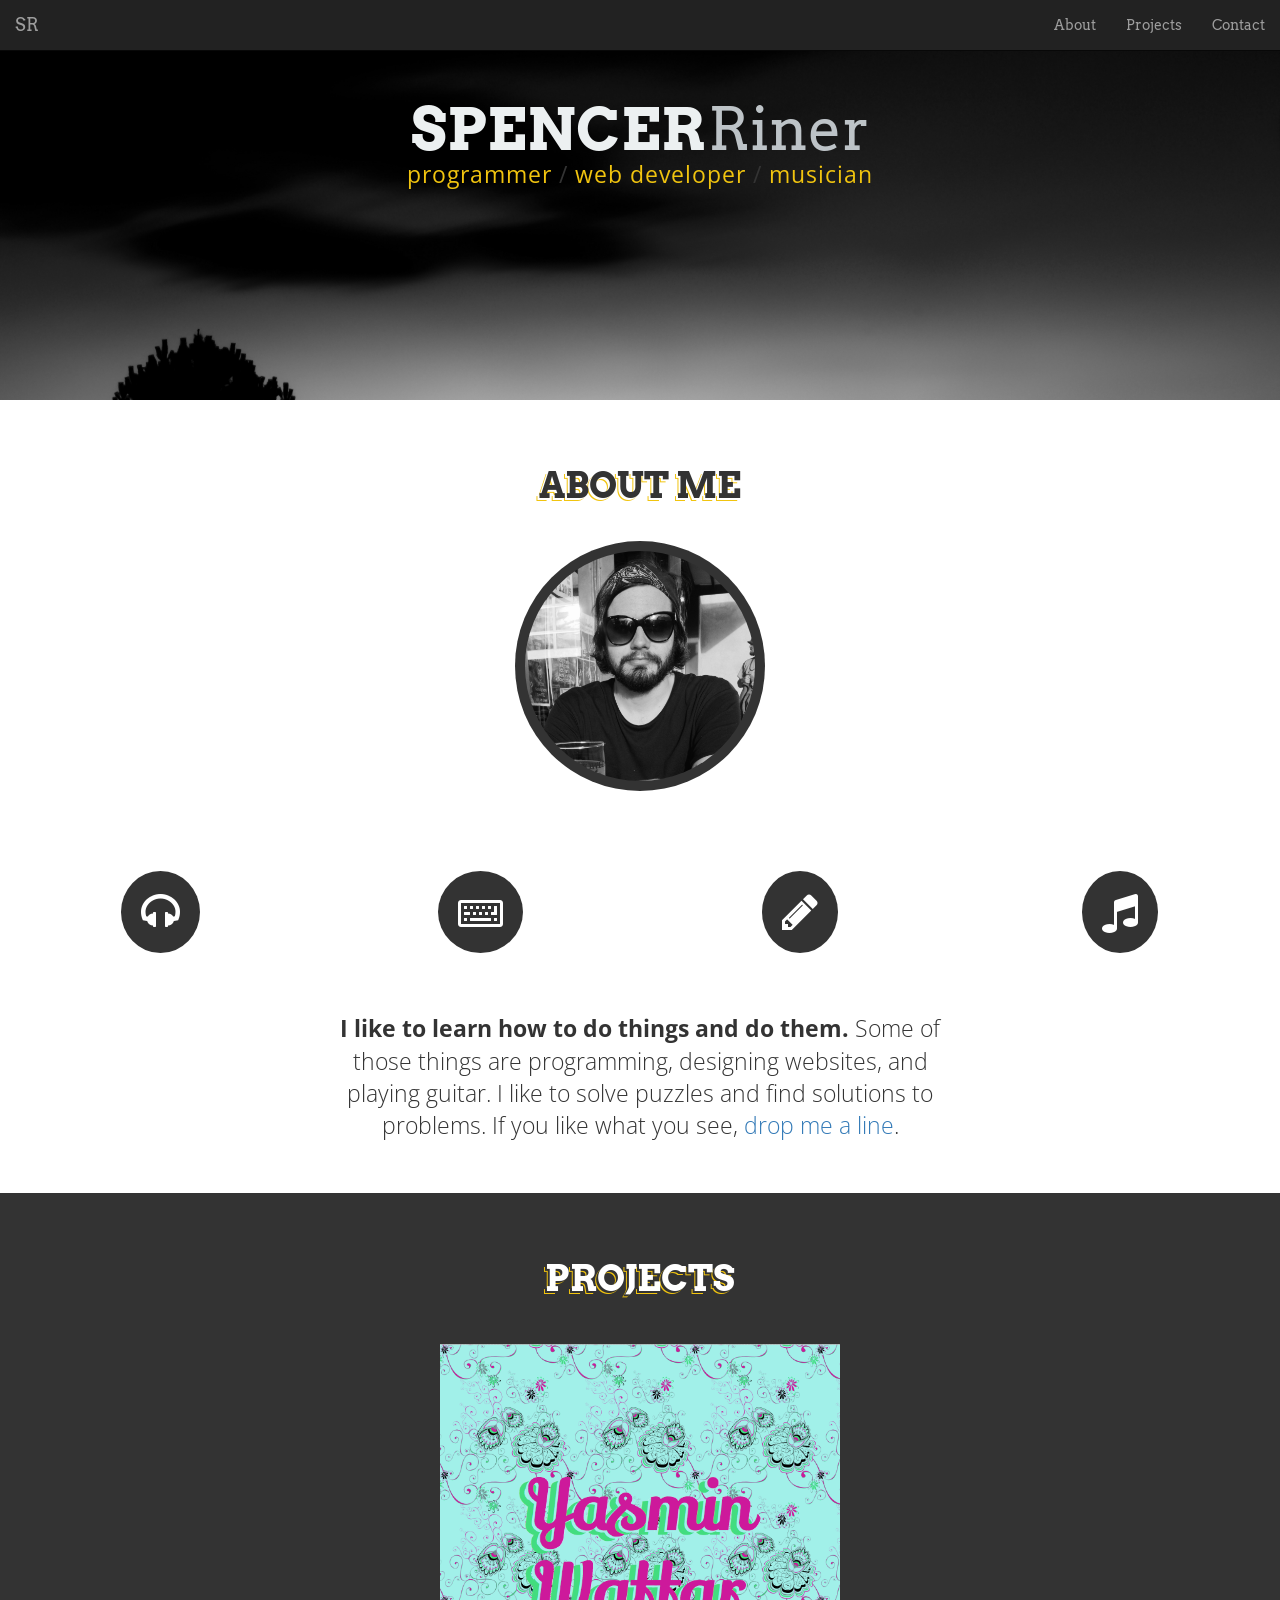
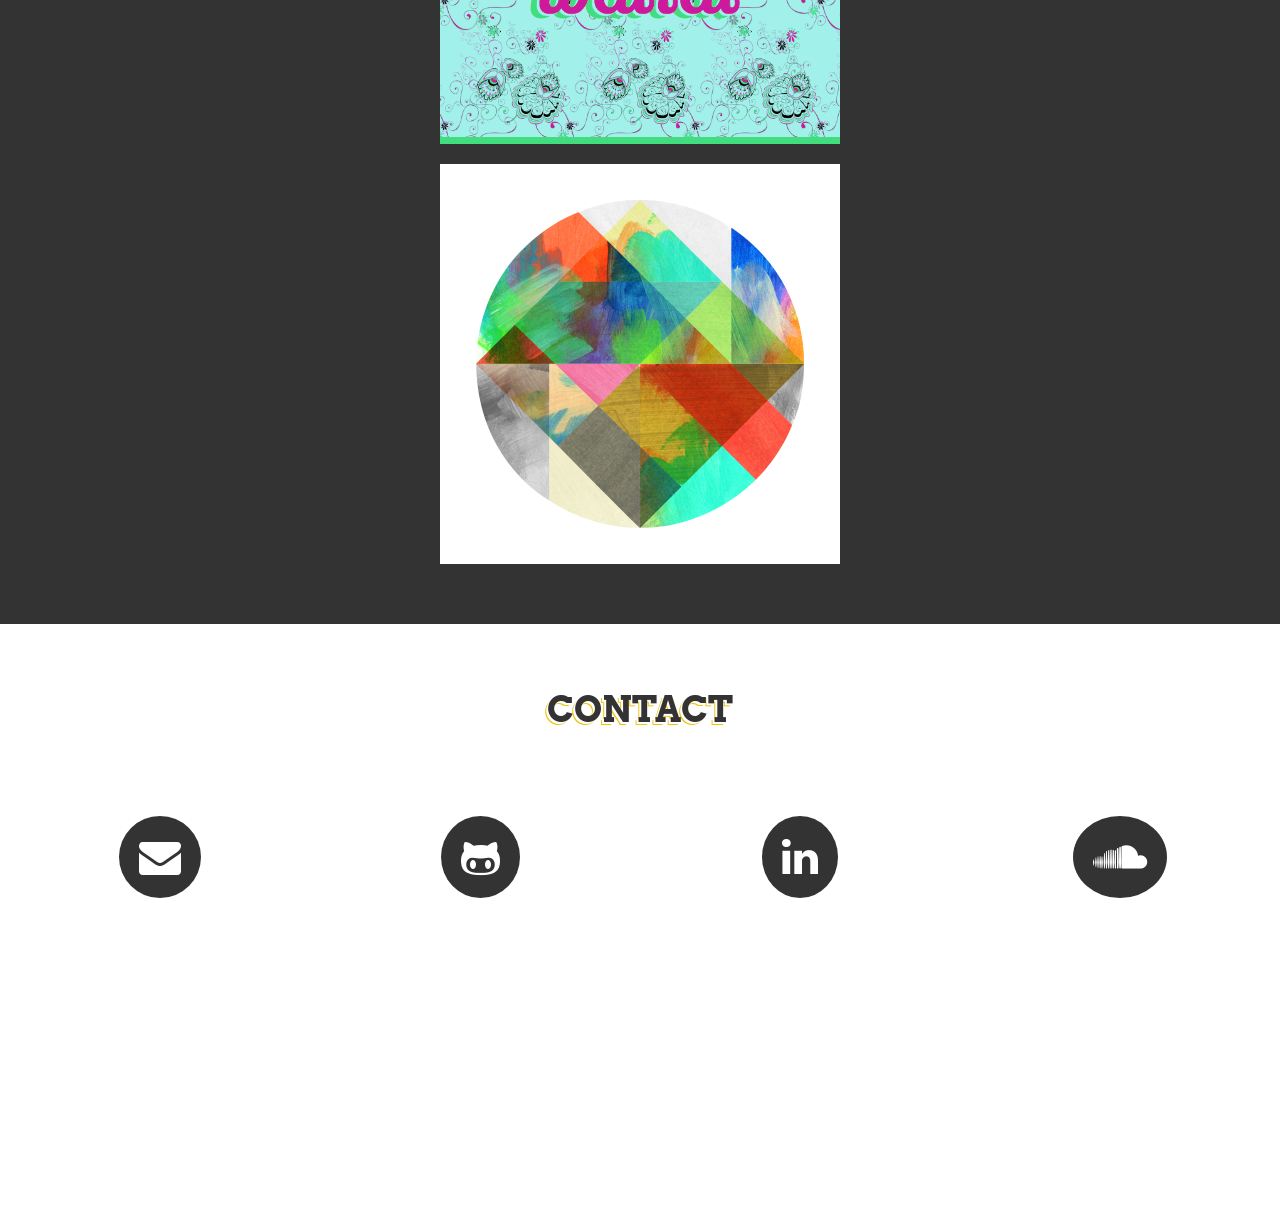
==== commit b78710d8: "about blurb removed lorem" ====
--- a/index.html
+++ b/index.html
@@ -78,7 +78,7 @@
 		<div class="row">
 			<div class="col-sm-12 text-center" id="about-text">
 				<p>
-					<strong>Lorem ipsum dolor sit amet,</strong> consectetur adipisicing elit. Delectus, earum, consequatur. Odit dignissimos, asperiores reiciendis rem. Quisquam distinctio molestias et voluptatem enim, consequatur praesentium, perferendis voluptatum, ipsa sit unde animi?
+					<strong>I like to learn how to do things and do them.</strong> Some of those things are programming, designing websites, and playing guitar. I like to solve puzzles and find solutions to problems. If you like what you see, <a href="#nav-contact">drop me a line</a>.
 				</p>
 			</div>
 		</div>
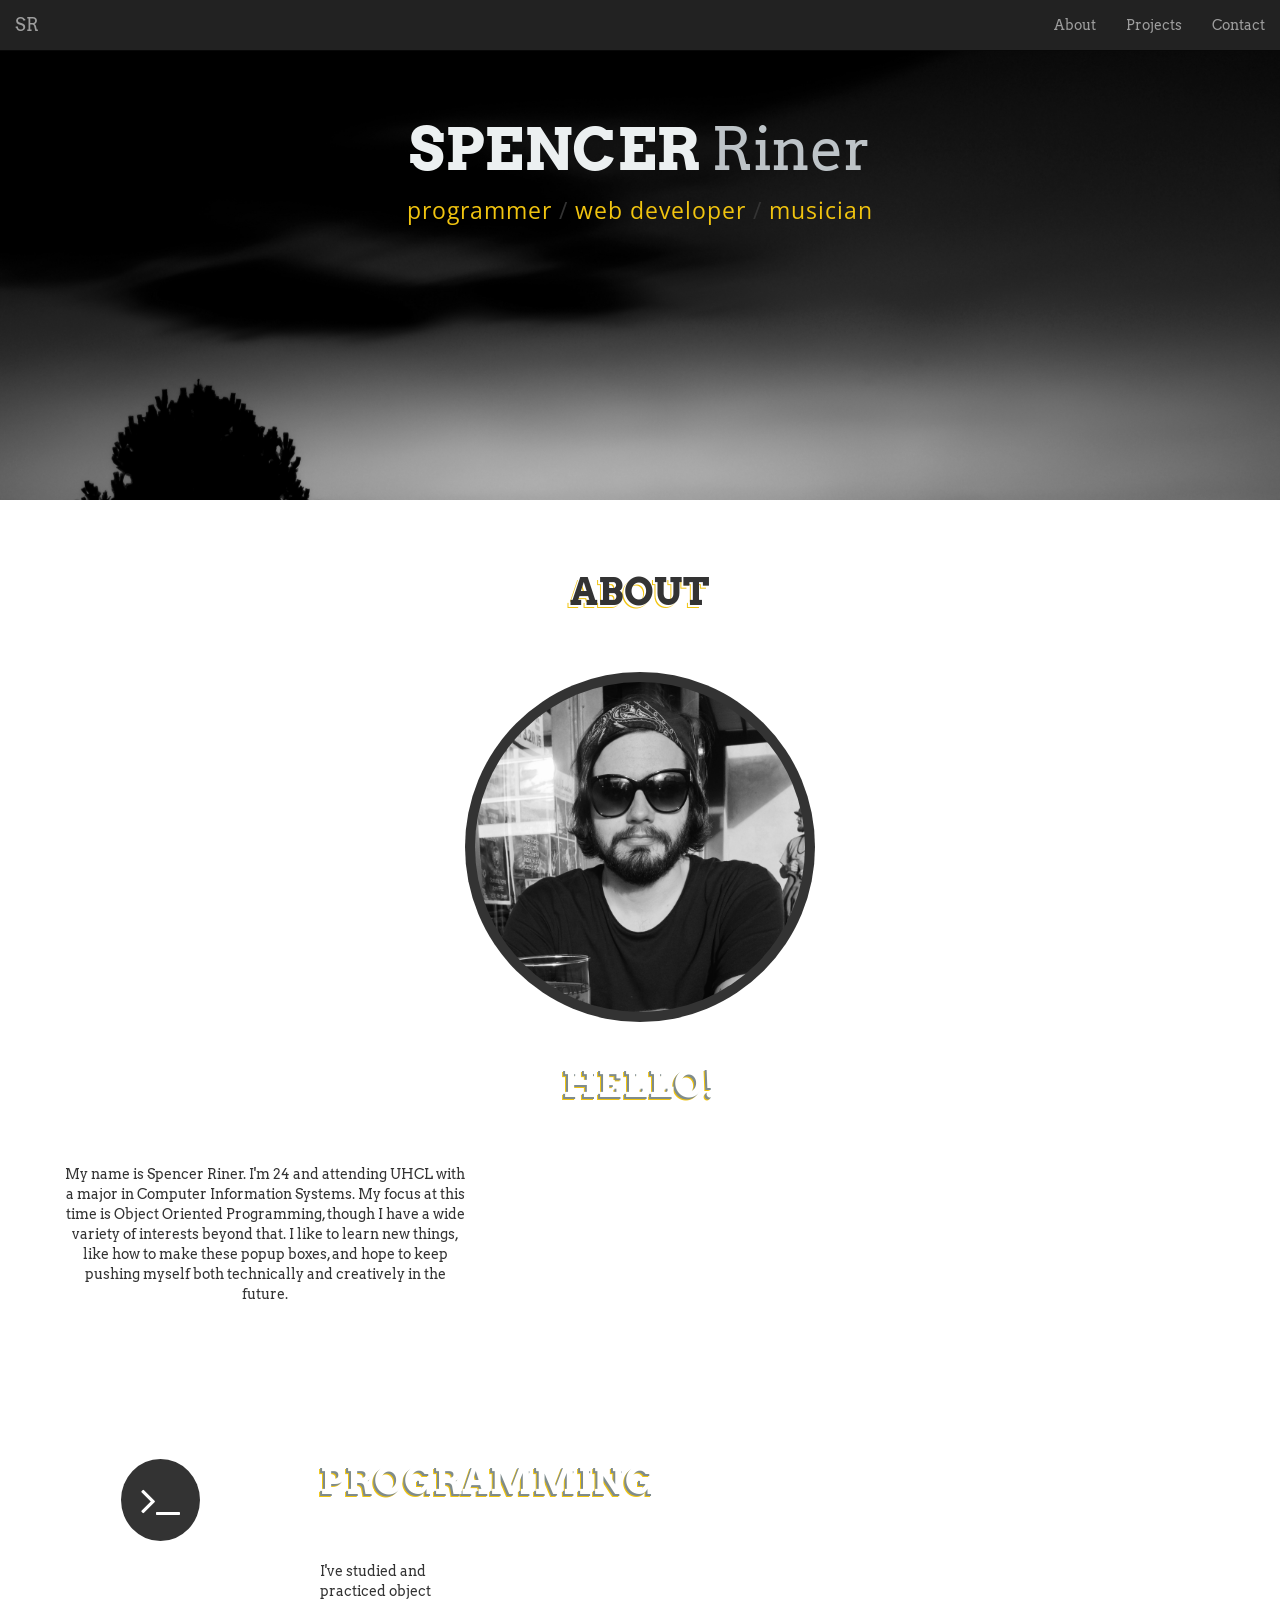
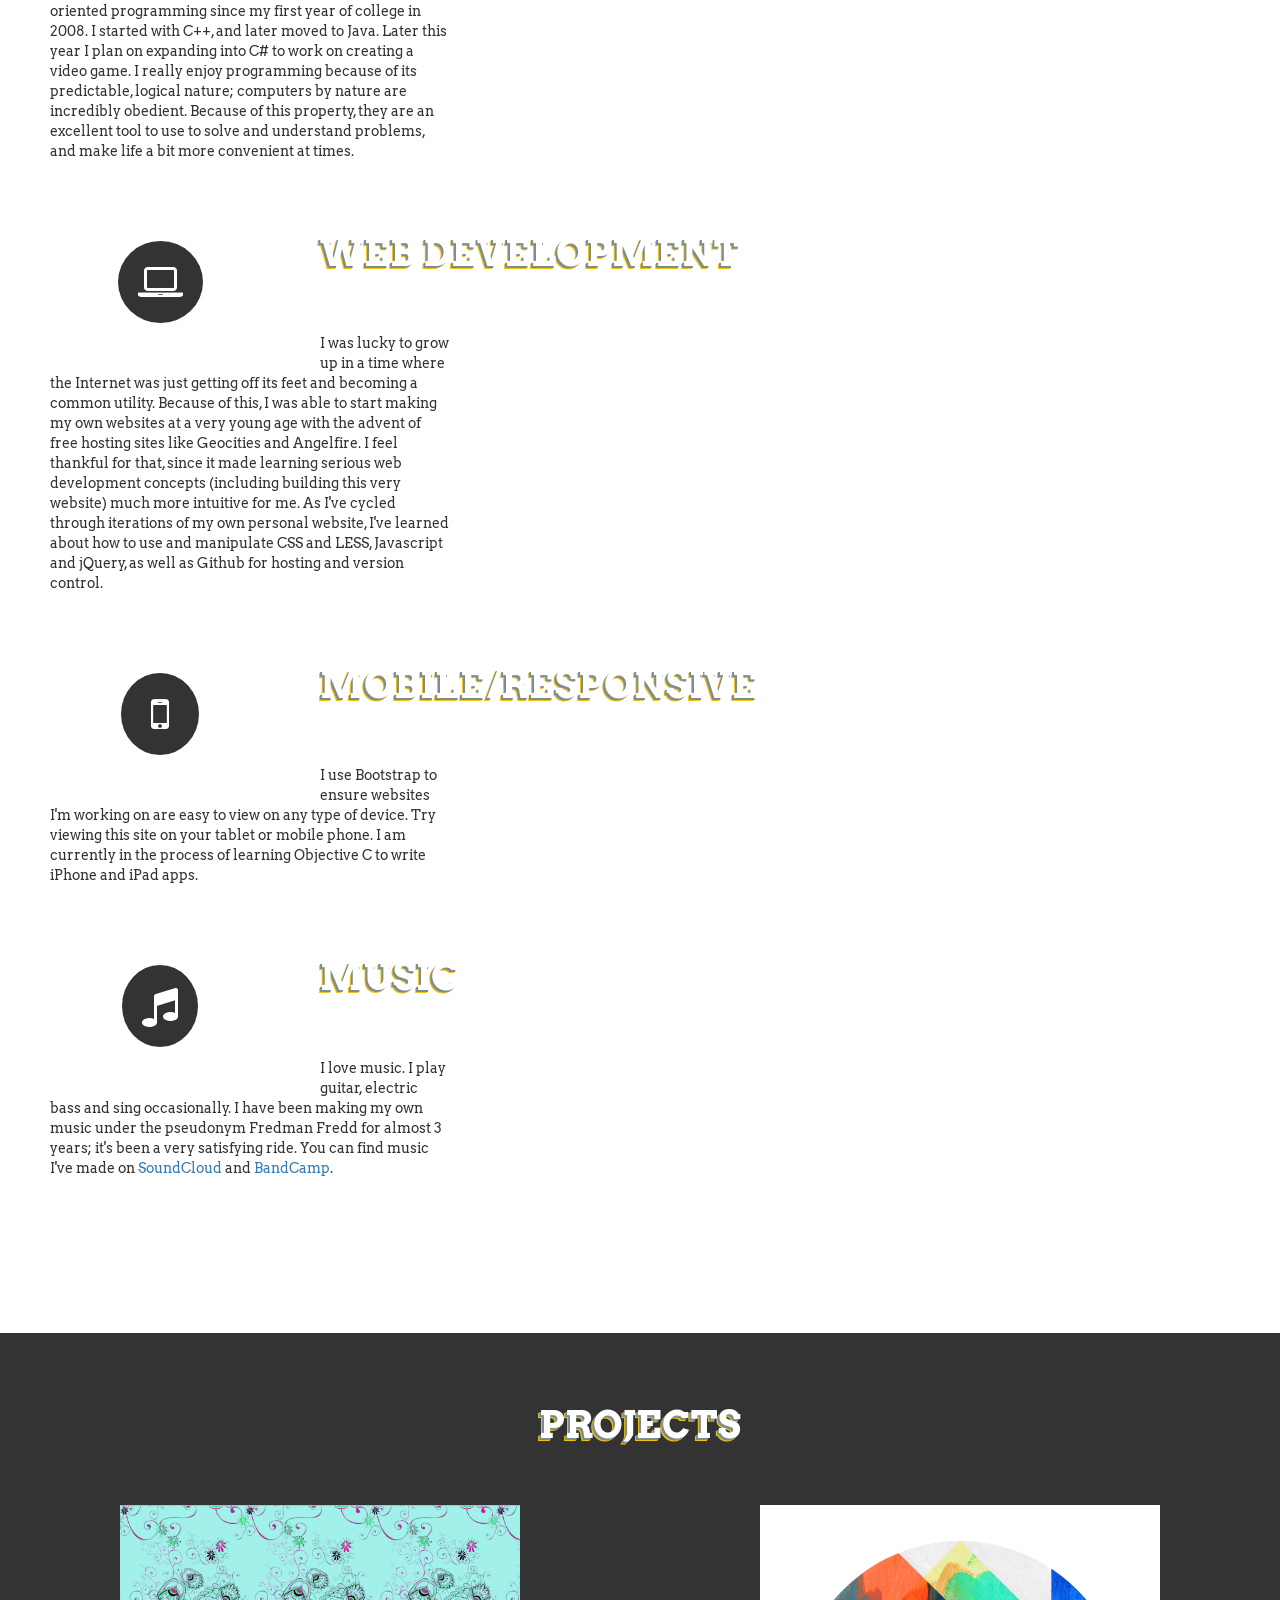
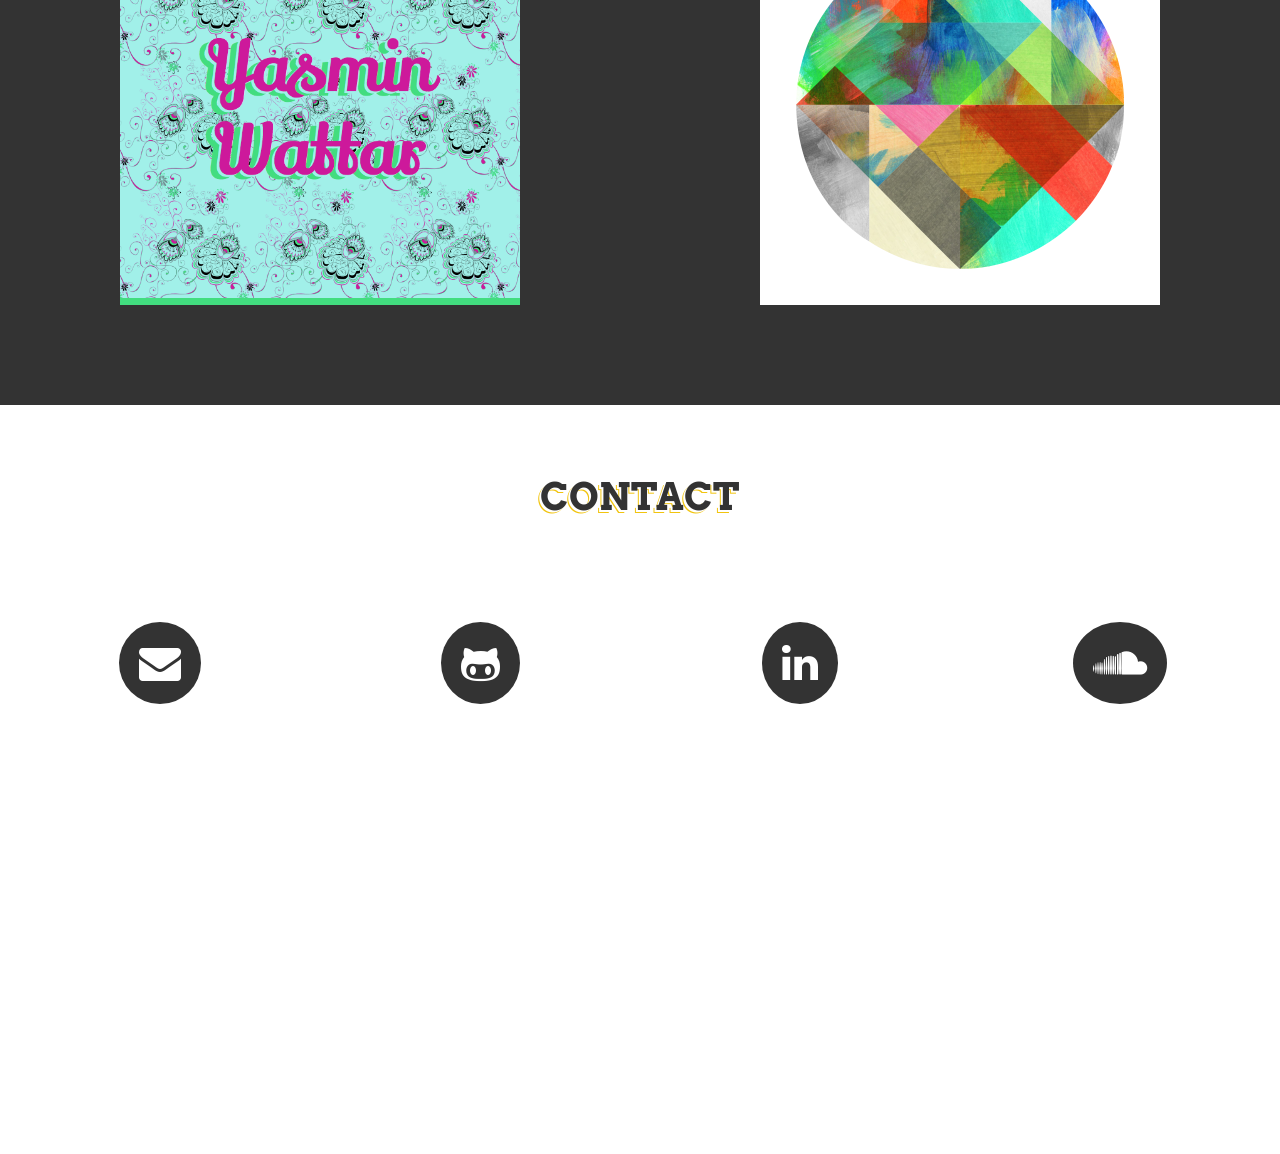
==== commit 4d2453fa: "index" ====
--- a/index.html
+++ b/index.html
@@ -1,26 +1,29 @@
-
 <!DOCTYPE html>
 <html lang="en">
 <head>
-		<meta http-equiv="content-type" content="text/html; charset=utf-8">
-		<meta name="viewport" content="width=device-width, initial-scale=1, maximum-scale=1, user-scalable=no">
-		<title>spencer riner / programmer / web developer / musician</title>
-		<!--  Bootstrap CSS -->
-		<link rel="stylesheet" href="https://maxcdn.bootstrapcdn.com/bootstrap/3.3.4/css/bootstrap.min.css">
-		<!-- Font Awesome -->
-		<link rel="stylesheet" href="http://maxcdn.bootstrapcdn.com/font-awesome/4.3.0/css/font-awesome.min.css">
-		<!-- Google Font -->
-		<link href='http://fonts.googleapis.com/css?family=Arvo:400,700' rel='stylesheet' type='text/css'>
-		<link href='http://fonts.googleapis.com/css?family=Open+Sans:400,300,700' rel='stylesheet' type='text/css'>
-		<!-- Style CSS -->
-		<link rel="stylesheet" href="css/style2.css">
-		<link rel="stylesheet" href="css/override.css">
+	<!-- meta -->
+	<meta charset="UTF-8">
+	<meta http-equiv="content-type" content="text/html">
+	<meta name="viewport" content="width=device-width, initial-scale=1, maximum-scale=1, user-scalable=no">
+
+	<title>spencer riner / programmer / web developer / musician</title>
+	
+	<!-- Google Fonts -->
+	<link href='http://fonts.googleapis.com/css?family=Arvo:400,700|Open+Sans:400,300,700' rel='stylesheet' type='text/css'>
+
+	<!--  Bootstrap -->
+	<link rel="stylesheet" href="https://maxcdn.bootstrapcdn.com/bootstrap/3.3.4/css/bootstrap.min.css">
+
+	<!-- Font Awesome -->
+	<link rel="stylesheet" href="http://maxcdn.bootstrapcdn.com/font-awesome/4.3.0/css/font-awesome.min.css">
+
+	<!-- SR -->
+	<link rel="stylesheet" href="css/style-redux.css">
 </head>
-
 <body>
+	<!-- Begin NAV -->
 	<nav class="navbar navbar-inverse navbar-fixed-top">
   		<div class="container-fluid">
-    		<!-- Brand and toggle get grouped for better mobile display -->
     		<div class="navbar-header">
       			<button type="button" class="navbar-toggle collapsed" data-toggle="collapse" data-target="#bs-example-navbar-collapse-1">
         			<span class="sr-only">Toggle navigation</span>
@@ -31,100 +34,142 @@
       			<a class="navbar-brand" href="#">SR</a>
     		</div>
 
-   			<!-- Collect the nav links, forms, and other content for toggling -->
+   			<!-- toggle -->
     		<div class="collapse navbar-collapse" id="bs-example-navbar-collapse-1">
     			<ul class="nav navbar-nav navbar-right">
-        			<!-- <li><a href="http://spencerriner.github.io/blog" target="_blank" id="blog-btn">Blog</a></li> -->
         			<li><a href="#nav-about">About</a></li>
         			<li><a href="#nav-projects">Projects</a></li>
         			<li><a href="#nav-contact">Contact</a></li>
-        
     			</ul>
 	    	</div><!-- /.navbar-collapse -->
 	    </div><!-- /.container-fluid -->
 	</nav>
-
+	<!-- End NAV -->
 
 	<div class="container-fluid">
-		<div class="row">
-			<div class="col-sm-12 text-center" id="hero-row">
 
-				<span class="title-text" id="title-first">Spencer</span> 
-				<span class="title-text" id="title-last">Riner</span>
-				<br>
-				<span id="subtitle">
-					<span class="subtitle-attr">programmer</span> / 
-					<span class="subtitle-attr">web developer</span> / 
-					<span class="subtitle-attr">musician</span>
-				</span>
-				
+		<!-- Header -->
+		<div class="row" id="nav-intro">
+			<div class="col-sm-12 text-center">
+				<h1>
+					<span id="first-name">Spencer</span>
+					<span id="last-name">Riner</span>
+				</h1>
+				<h3 class="sub">
+					<span class="sub-attr">Programmer</span> /
+					<span class="sub-attr">Web Developer</span> /
+					<span class="sub-attr">Musician</span>
+				</h3>
+			</div>
+		</div>
+		
+		<!-- About Intro -->
+		<div class="row" id="nav-about">
+			<div class="col-sm-12 text-center">
+				<h2 class="h2-light">About</h2>
+				<img src="img/profpic.jpg" alt="" class="img-responsive img-circle sr-popup_open" id="sr-pic">
+				<div id="sr-popup">
+					<h2 class="h2-popup">Hello!</h2>
+					<p>My name is Spencer Riner. I'm 24 and attending UHCL with a major in Computer Information Systems. My focus at this time is Object Oriented Programming, though I have a wide variety of interests beyond that. I like to learn new things, like how to make these popup boxes, and hope to keep pushing myself both technically and creatively in the future.</p>
+				</div>
 			</div>
 		</div>
 
-		<div class="row text-center">
-			<div class="col-sm-12" id="nav-about">
-				<span id="about-title">About Me</span>
-				<img src="img/profpic.jpg" alt="" class="img-responsive img-circle text-center" id="prof-pic">
+		<!-- About Icons -->
+		<div class="row" id="about-icon">
+
+			<!-- Programming -->
+			<div class="col-xs-6 col-sm-3 text-center icon-row">
+				<i class="fa fa-terminal fa-3x prog-popup_open"></i>
 			</div>
-		</div>
 
-		<div class="row text-center" id="icons">
-			<div class="col-xs-6 col-sm-3 icon-row"><i class="fa fa-headphones fa-3x" id="headphones-icon"></i></div>
-			<div class="col-xs-6 col-sm-3 icon-row"><i class="fa fa-keyboard-o fa-3x"></i></div>
-			<div class="col-xs-6 col-sm-3 icon-row"><i class="fa fa-pencil fa-3x"></i></div>
-			<div class="col-xs-6 col-sm-3 icon-row"><i class="fa fa-music fa-3x"></i></div>
-		</div>
+			<div id="prog-popup">
+				<h2 class="h2-popup">Programming</h2>
+				<p>
+					I've studied and practiced object oriented programming since my first year of college in 2008. I started with C++, and later moved to Java. Later this year I plan on expanding into C# to work on creating a video game. I really enjoy programming because of its predictable, logical nature; computers by nature are incredibly obedient. Because of this property, they are an excellent tool to use to solve and understand problems, and make life a bit more convenient at times.
+				</p>
+			</div>
 
-		<div class="row">
-			<div class="col-sm-12 text-center" id="about-text">
+			<!-- Web Dev -->
+			<div class="col-xs-6 col-sm-3 text-center icon-row">
+				<i class="fa fa-laptop fa-3x dev-popup_open"></i>
+			</div>
+
+			<div id="dev-popup">
+				<h2 class="h2-popup">Web Development</h2>
 				<p>
-					<strong>I like to learn how to do things and do them.</strong> Some of those things are programming, designing websites, and playing guitar. I like to solve puzzles and find solutions to problems. If you like what you see, <a href="#nav-contact">drop me a line</a>.
+					I was lucky to grow up in a time where the Internet was just getting off its feet and becoming a common utility. Because of this, I was able to start making my own websites at a very young age with the advent of free hosting sites like Geocities and Angelfire. I feel thankful for that, since it made learning serious web development concepts (including building this very website) much more intuitive for me. As I've cycled through iterations of my own personal website, I've learned about how to use and manipulate CSS and LESS, Javascript and jQuery, as well as Github for hosting and version control.
+			</div>
+
+			<!-- Mobile/Responsive -->
+			<div class="col-xs-6 col-sm-3 text-center icon-row">
+				<i class="fa fa-mobile fa-3x mobile-popup_open" id="mobile-icon"></i>
+			</div>
+
+			<div id="mobile-popup">
+				<h2 class="h2-popup">Mobile/Responsive</h2>
+				<p>
+					I use Bootstrap to ensure websites I'm working on are easy to view on any type of device. Try viewing this site on your tablet or mobile phone. I am currently in the process of learning Objective C to write iPhone and iPad apps.
+				</p>
+			</div>
+
+			<!-- Music -->
+			<div class="col-xs-6 col-sm-3 text-center icon-row">
+				<i class="fa fa-music fa-3x music-popup_open"></i>
+			</div>
+
+			<div id="music-popup">
+				<h2 class="h2-popup">Music</h2>
+				<p>
+					I love music. I play guitar, electric bass and sing occasionally. I have been making my own music under the pseudonym Fredman Fredd for almost 3 years; it's been a very satisfying ride. You can find music I've made on <a href="https://soundcloud.com/fredmanfredd" target="_blank">SoundCloud</a> and <a href="http://fredmanfredd.bandcamp.com" target="_blank">BandCamp</a>. 
 				</p>
 			</div>
 		</div>
 
+		<!-- Projects -->
 		<div class="row" id="nav-projects">
-			<div class="col-sm-12 text-center" id="projects">
-				<span id="project-title">Projects</span>
-				<br>
-				<br>
-				<br>
+			<div class="col-sm-12 text-center">
+				<h2 class="h2-dark">Projects</h2>
+			</div>
+			<!-- Yasmin Wattar -->
+			<div class="col-xs-12 col-sm-6 text-center">
 				<a href="http://spencerriner.github.io/YasminWattar/" target="_blank">
-					<img class="img-responsive" src="img/YWThumb.png" alt="Yasmin Wattar"
-                                 width="400" id="yw">
+					<img src="img/YWThumb.png" alt="Yasmin Wattar" class="img-responsive" width="400">
 				</a>
-				<br>
+			</div>
+			<!-- Fredman Fredd -->
+			<div class="col-xs-12 col-sm-6 text-center">
 				<a href="http://fredmanfredd.bandcamp.com" target="_blank">
 					<img class="img-responsive" src="img/FF_square.jpg" alt="" width="400">
 				</a>
 			</div>
+		</div>
 
-		</div>
-		
+		<!-- Contact -->
 		<div class="row" id="nav-contact">
-			<div class="col-sm-12 text-center" id="contact-col">
-				<span id="contact-title">Contact</span>
+			<div class="col-sm-12 text-center">
+				<h2 class="h2-light">Contact</h2>
 			</div>
 		</div>
 
-		<div class="row text-center" id="contact-icon">
-			<div class="col-xs-6 col-sm-3 icon-row">
+		<!-- Contact Icons -->
+		<div class="row" id="contact-icon">
+			<div class="col-xs-6 col-sm-3 text-center icon-row">
 				<a href="mailto:spencerriner@gmail.com">
 					<i class="fa fa-envelope fa-3x"></i>
 				</a>
-				</div>
-			<div class="col-xs-6 col-sm-3 icon-row">
+			</div>
+			<div class="col-xs-6 col-sm-3 text-center icon-row">
 				<a target="_blank" href="https://github.com/spencerriner">
 					<i class="fa fa-github-alt fa-3x"></i>
 				</a>
 			</div>
-			<div class="col-xs-6 col-sm-3 icon-row">
+			<div class="col-xs-6 col-sm-3 text-center icon-row">
 				<a target="_blank" href="http://www.linkedin.com/in/spencerriner">
 					<i class="fa fa-linkedin fa-3x"></i>
 				</a>
 			</div>
-			
-			<div class="col-xs-6 col-sm-3 icon-row">
+			<div class="col-xs-6 col-sm-3 text-center icon-row">
 				<a target="_blank" href="https://soundcloud.com/fredmanfredd">
 					<i class="fa fa-soundcloud fa-3x"></i>
 				</a>
@@ -132,10 +177,18 @@
 		</div>
 
 	</div>
+
 	<!-- jQuery -->
 	<script src="https://ajax.googleapis.com/ajax/libs/jquery/2.1.3/jquery.min.js"></script> 
-	<!-- JavaScript -->
+
+	<!-- Bootstrap JS -->
 	<script src="https://maxcdn.bootstrapcdn.com/bootstrap/3.3.4/js/bootstrap.min.js"></script>
+
+	<!-- Include jQuery Popup Overlay -->
+  	<script src="http://vast-engineering.github.io/jquery-popup-overlay/jquery.popupoverlay.js"></script>
+
+	<!-- Custom JS -->
 	<script src="script/script.js"></script>
+
 </body>
 </html>
--- a/css/style-redux.css
+++ b/css/style-redux.css
@@ -0,0 +1,113 @@
+body {
+  padding-top: 50px;
+  font-family: 'Arvo', serif;
+}
+h1,
+h2,
+h3,
+h4 {
+  font-weight: 700;
+}
+h1 {
+  font-size: 4.236em;
+  letter-spacing: -0.5px;
+  line-height: 1;
+}
+h2 {
+  font-size: 2.736em;
+  text-transform: uppercase;
+}
+p {
+  background-color: white;
+  max-width: 500px;
+  padding: 50px;
+}
+.h2-light {
+  text-shadow: -2px 2px 0 #ffffff, -3px 3px 0 #f1c40f;
+}
+.h2-dark {
+  color: #fff;
+  text-shadow: -2px 2px 0 #7f8c8d, -3px 3px 0 #f1c40f;
+}
+.h2-popup {
+  color: #fff;
+  text-shadow: -2px 2px 0 #7f8c8d, -3px 3px 0 #f1c40f;
+}
+#nav-intro {
+  background: url(../img/39H.jpg) no-repeat center center;
+  -webkit-background-size: cover;
+  -moz-background-size: cover;
+  -o-background-size: cover;
+  background-size: cover;
+  height: 450px;
+  padding-top: 50px;
+}
+#nav-intro #first-name {
+  text-transform: uppercase;
+  color: #ecf0f1;
+}
+#nav-intro #last-name {
+  font-weight: 400;
+  color: #bdc3c7;
+}
+#nav-intro .sub {
+  font-family: 'Open Sans', sans-serif;
+  font-weight: 400;
+  letter-spacing: 1px;
+  font-size: 1.618em;
+  text-transform: lowercase;
+}
+#nav-intro .sub-attr {
+  color: #f1c40f;
+}
+#nav-about {
+  padding: 50px 0;
+}
+#nav-about #sr-pic {
+  width: 350px;
+  margin-left: auto;
+  margin-right: auto;
+  background-color: #333333;
+  padding: 10px;
+  margin-top: 60px;
+  margin-bottom: 40px;
+}
+#nav-about #sr-pic:hover {
+  cursor: pointer;
+  cursor: hand;
+}
+#about-icon {
+  padding: 25px 0;
+  margin-bottom: 70px;
+}
+#nav-projects {
+  background-color: #333333;
+  padding: 50px 0;
+}
+#nav-projects img {
+  margin: 50px auto 50px;
+}
+#nav-contact {
+  padding: 50px 0;
+}
+#contact-icon {
+  padding: 25px 0 400px;
+}
+.icon-row {
+  padding-top: 20px;
+  padding-bottom: 50px;
+}
+.fa {
+  background-color: #333333;
+  color: #fff;
+  border-radius: 50%;
+  padding: 20px;
+}
+.fa:hover {
+  color: #f1c40f;
+  cursor: pointer;
+  cursor: hand;
+}
+#mobile-icon {
+  padding: 20px 30px;
+}
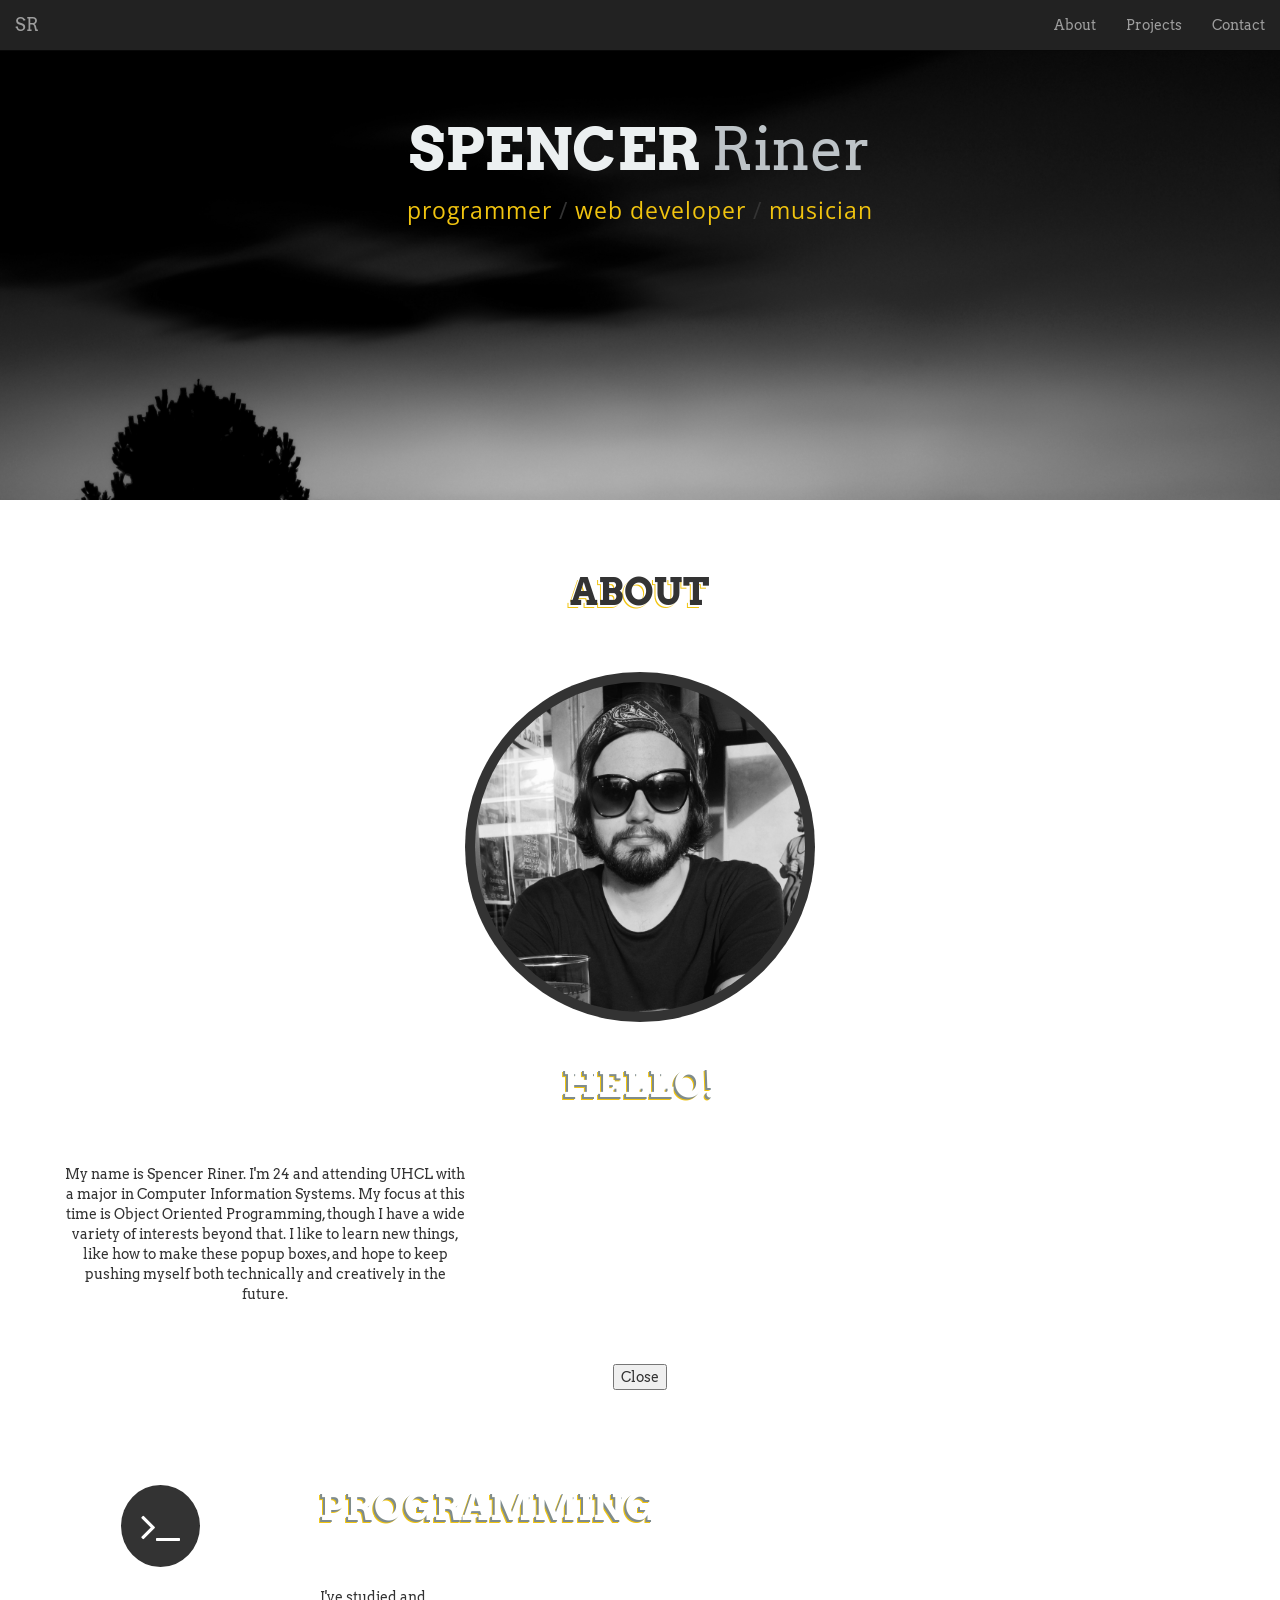
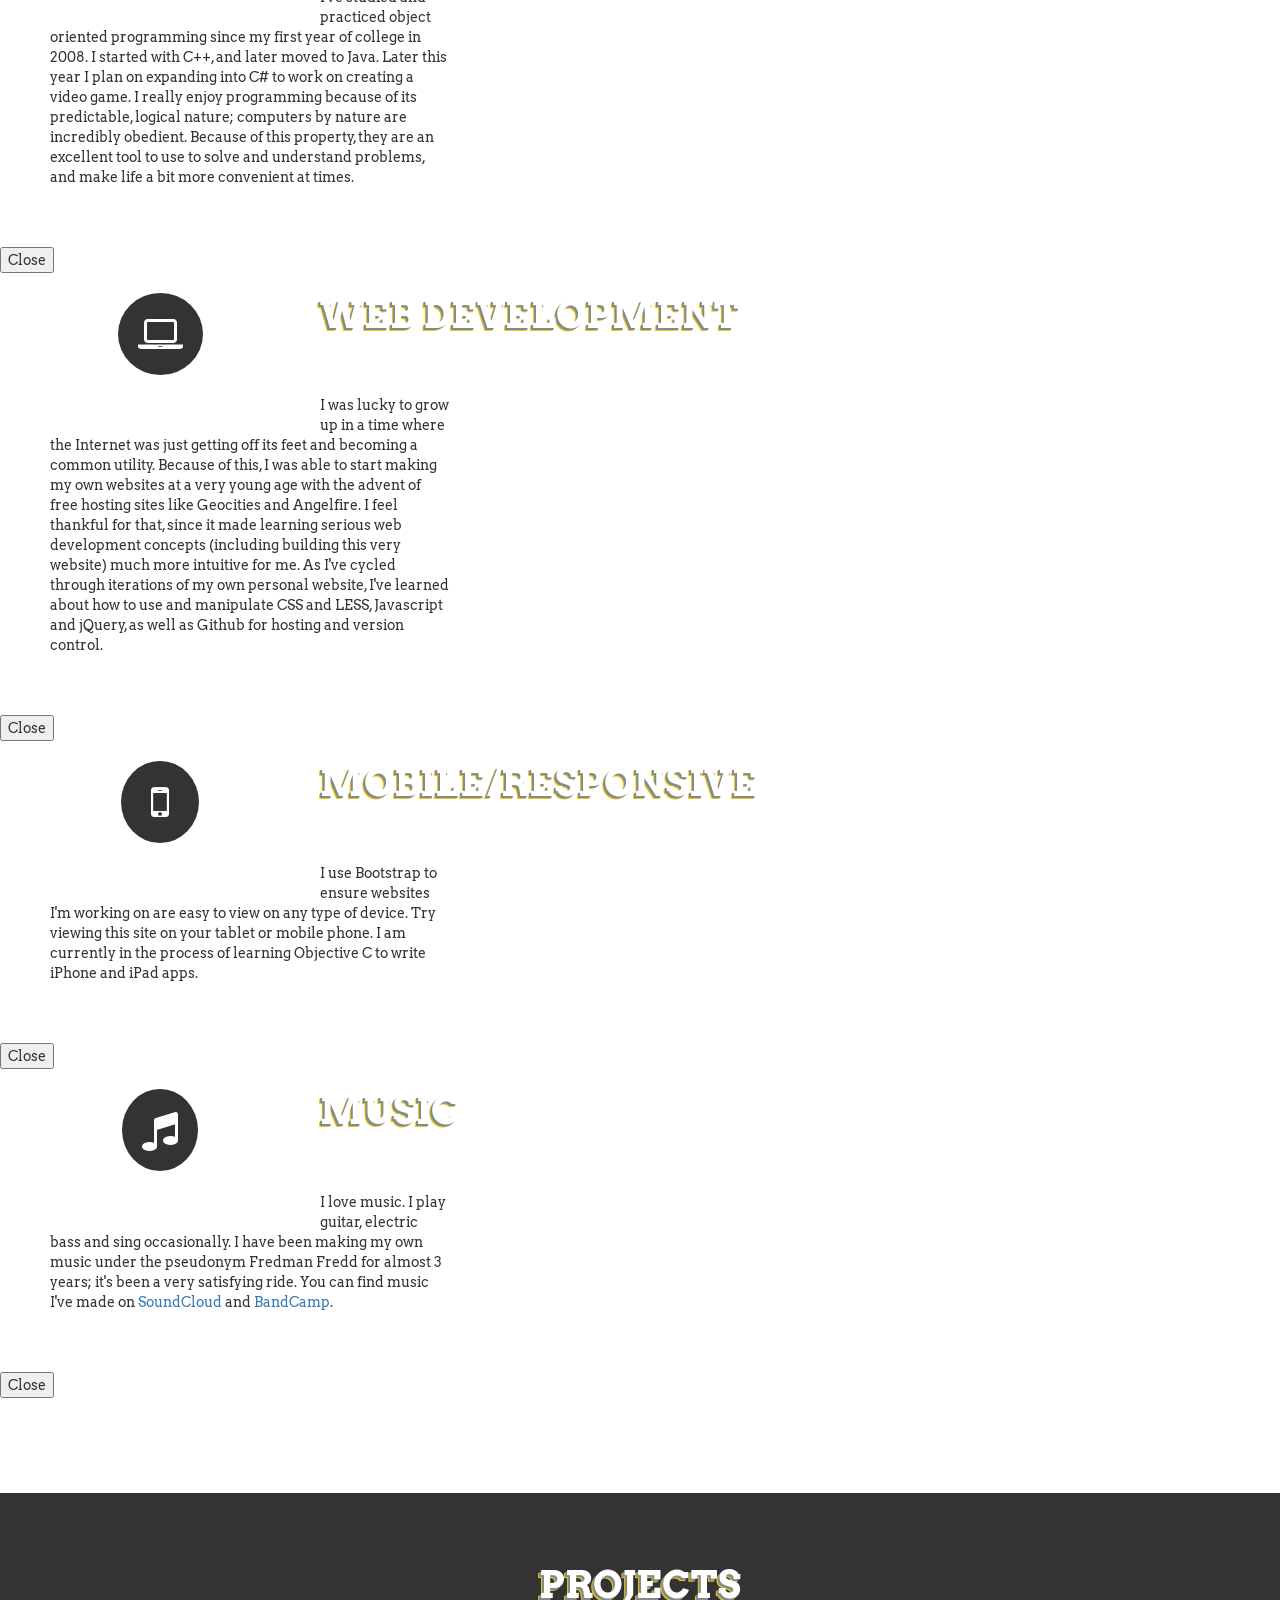
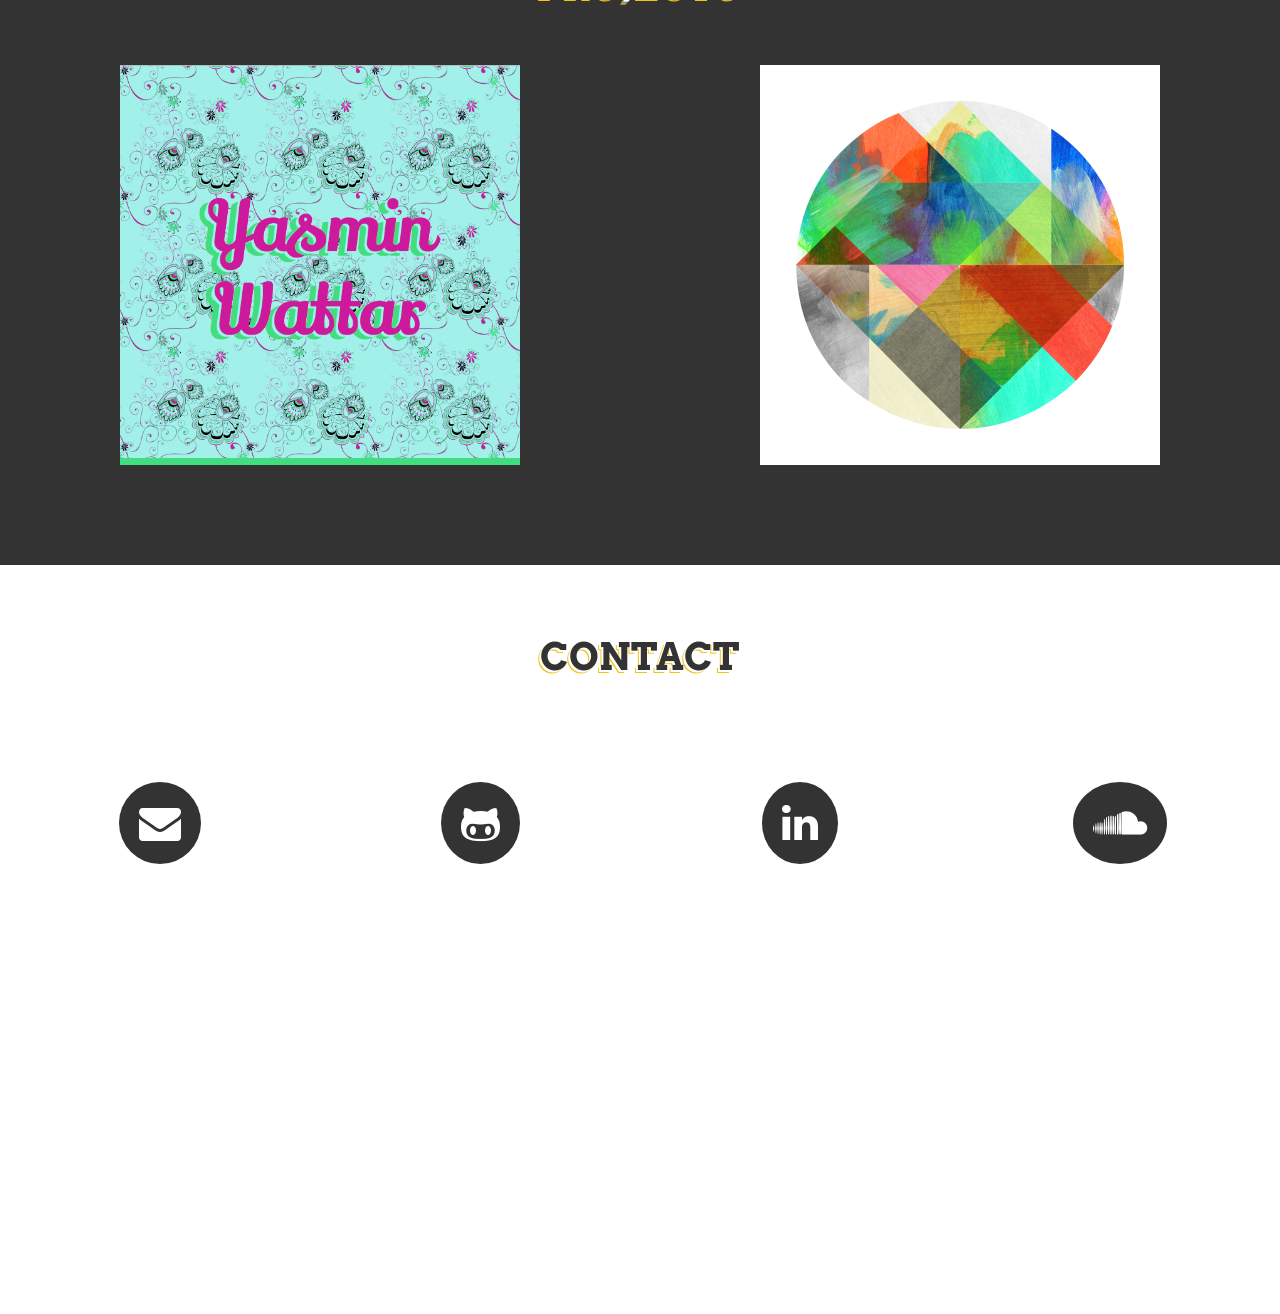
==== commit 254e65aa: "popup edits, close button" ====
--- a/index.html
+++ b/index.html
@@ -71,6 +71,7 @@
 				<div id="sr-popup">
 					<h2 class="h2-popup">Hello!</h2>
 					<p>My name is Spencer Riner. I'm 24 and attending UHCL with a major in Computer Information Systems. My focus at this time is Object Oriented Programming, though I have a wide variety of interests beyond that. I like to learn new things, like how to make these popup boxes, and hope to keep pushing myself both technically and creatively in the future.</p>
+					<button class="sr-popup_close">Close</button>
 				</div>
 			</div>
 		</div>
@@ -79,8 +80,8 @@
 		<div class="row" id="about-icon">
 
 			<!-- Programming -->
-			<div class="col-xs-6 col-sm-3 text-center icon-row">
-				<i class="fa fa-terminal fa-3x prog-popup_open"></i>
+			<div class="col-xs-6 col-sm-3 text-center icon-row prog-popup_open">
+				<i class="fa fa-terminal fa-3x"></i>
 			</div>
 
 			<div id="prog-popup">
@@ -88,6 +89,7 @@
 				<p>
 					I've studied and practiced object oriented programming since my first year of college in 2008. I started with C++, and later moved to Java. Later this year I plan on expanding into C# to work on creating a video game. I really enjoy programming because of its predictable, logical nature; computers by nature are incredibly obedient. Because of this property, they are an excellent tool to use to solve and understand problems, and make life a bit more convenient at times.
 				</p>
+				<button class="prog-popup_close">Close</button>
 			</div>
 
 			<!-- Web Dev -->
@@ -99,6 +101,8 @@
 				<h2 class="h2-popup">Web Development</h2>
 				<p>
 					I was lucky to grow up in a time where the Internet was just getting off its feet and becoming a common utility. Because of this, I was able to start making my own websites at a very young age with the advent of free hosting sites like Geocities and Angelfire. I feel thankful for that, since it made learning serious web development concepts (including building this very website) much more intuitive for me. As I've cycled through iterations of my own personal website, I've learned about how to use and manipulate CSS and LESS, Javascript and jQuery, as well as Github for hosting and version control.
+				</p>
+				<button class="dev-popup_close">Close</button>
 			</div>
 
 			<!-- Mobile/Responsive -->
@@ -111,6 +115,7 @@
 				<p>
 					I use Bootstrap to ensure websites I'm working on are easy to view on any type of device. Try viewing this site on your tablet or mobile phone. I am currently in the process of learning Objective C to write iPhone and iPad apps.
 				</p>
+				<button class="mobile-popup_close">Close</button>
 			</div>
 
 			<!-- Music -->
@@ -123,6 +128,7 @@
 				<p>
 					I love music. I play guitar, electric bass and sing occasionally. I have been making my own music under the pseudonym Fredman Fredd for almost 3 years; it's been a very satisfying ride. You can find music I've made on <a href="https://soundcloud.com/fredmanfredd" target="_blank">SoundCloud</a> and <a href="http://fredmanfredd.bandcamp.com" target="_blank">BandCamp</a>. 
 				</p>
+				<button class="music-popup_close">Close</button>
 			</div>
 		</div>
 
